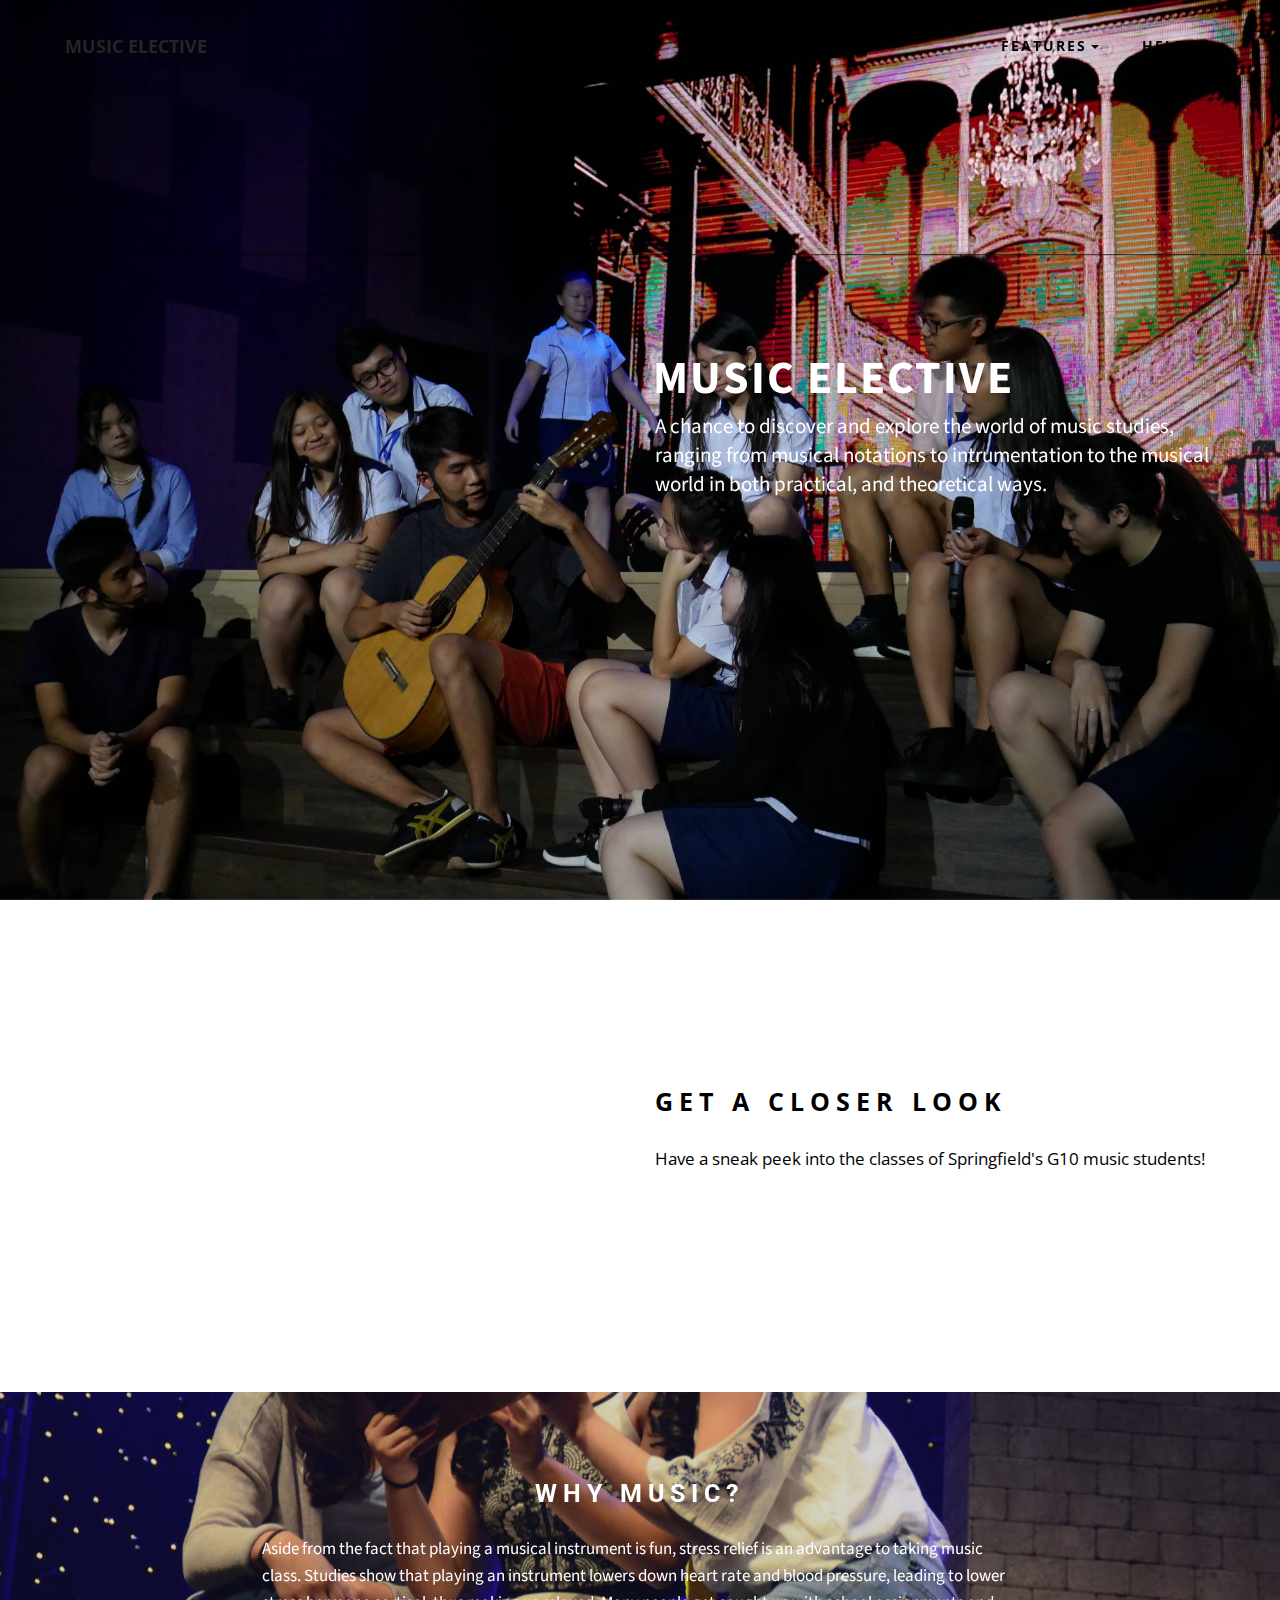
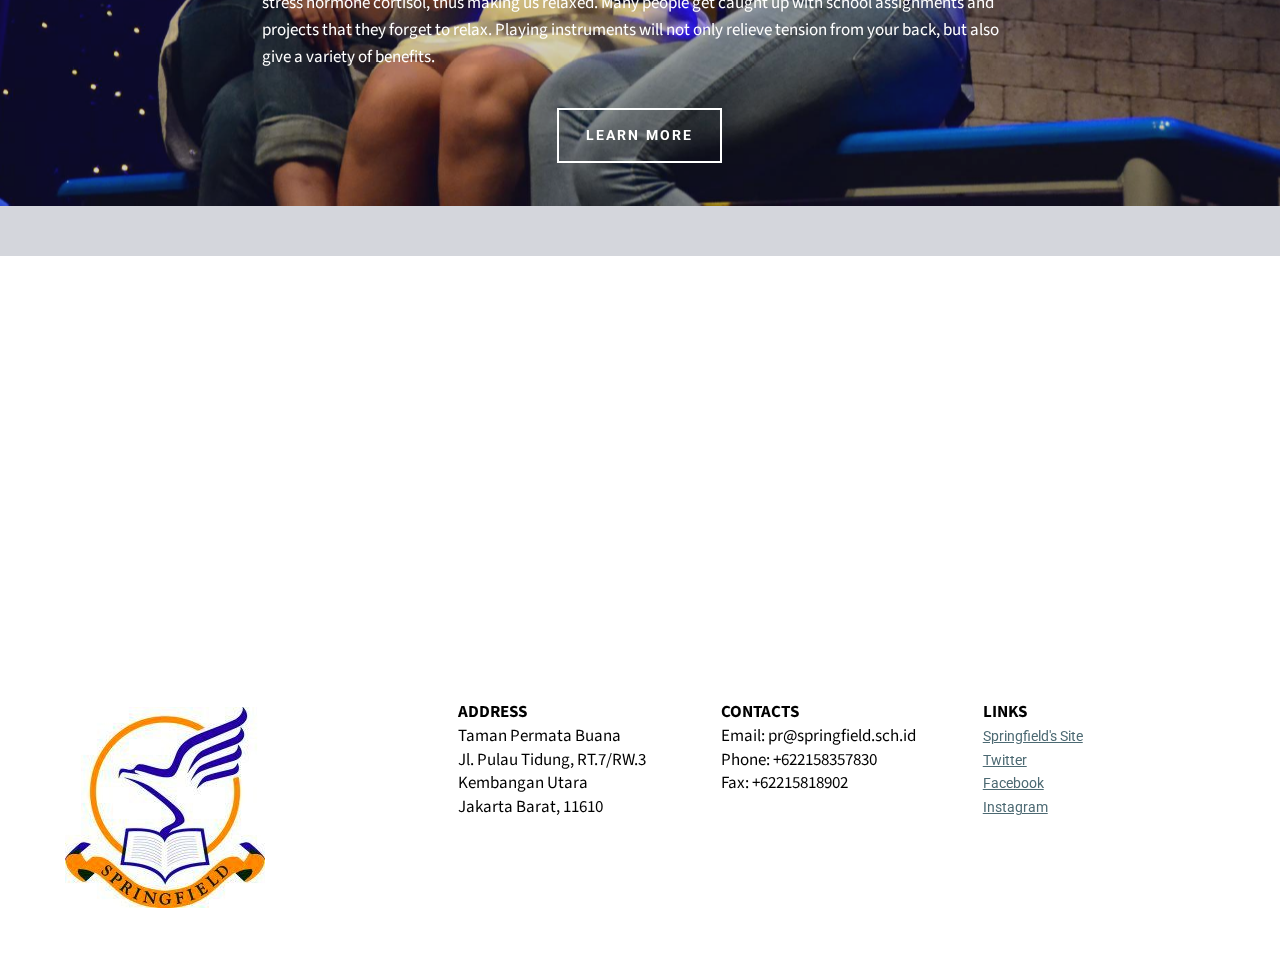
==== index.html @ 711997b0 "create github pages" ====
<!DOCTYPE html>
<html >
<head>
  <!-- Site made with Mobirise Website Builder v4.6.5, https://mobirise.com -->
  <meta charset="UTF-8">
  <meta http-equiv="X-UA-Compatible" content="IE=edge">
  <meta name="generator" content="Mobirise v4.6.5, mobirise.com">
  <meta name="viewport" content="width=device-width, initial-scale=1, minimum-scale=1">
  <link rel="shortcut icon" href="assets/images/logo.png" type="image/x-icon">
  <meta name="description" content="">
  <title>Home</title>
  <link rel="stylesheet" href="https://fonts.googleapis.com/css?family=Roboto:700,400&subset=cyrillic,latin,greek,vietnamese">
  <link rel="stylesheet" href="assets/bootstrap/css/bootstrap.min.css">
  <link rel="stylesheet" href="assets/animate.css/animate.min.css">
  <link rel="stylesheet" href="assets/mobirise/css/style.css">
  <link rel="stylesheet" href="assets/dropdown-menu/style.css">
  <link rel="stylesheet" href="assets/mobirise/css/mbr-additional.css" type="text/css">
  
  
  
</head>
<body>
  <section id="dropdown-menu-3" data-rv-view="692">

    <nav class="navbar navbar-dropdown transparent navbar-fixed-top bg-color">

        <div class="container">

            <div class="navbar-brand">
                
                <a class="text-black" href="index.html">MUSIC ELECTIVE</a>
            </div>

            <button class="navbar-toggler pull-xs-right hidden-md-up" type="button" data-toggle="collapse" data-target="#exCollapsingNavbar">
                <div class="hamburger-icon"></div>
            </button>

            <ul class="nav-dropdown collapse pull-xs-right navbar-toggleable-sm nav navbar-nav" id="exCollapsingNavbar"><li class="nav-item dropdown"><a class="nav-link link dropdown-toggle" data-toggle="dropdown-submenu" href="https://mobirise.com/" aria-expanded="false">FEATURES</a><div class="dropdown-menu"><a class="dropdown-item" href="page2.html">About the Program</a><a class="dropdown-item" href="page1.html">About the Teacher</a><div class="dropdown"><a class="dropdown-item dropdown-toggle" data-toggle="dropdown-submenu" href="https://mobirise.com/" aria-expanded="false">Musicals</a><div class="dropdown-menu dropdown-submenu"><a class="dropdown-item" href="page3.html">Mamma Mia!</a><a class="dropdown-item" href="page4.html">Sound of Music</a></div></div><a class="dropdown-item" href="https://mobirise.com/"></a><a class="dropdown-item" href="page5.html" aria-expanded="false">Why Music?</a></div></li><li class="nav-item dropdown open"><a class="nav-link link dropdown-toggle" data-toggle="dropdown-submenu" href="https://mobirise.com/" aria-expanded="true">HELP</a><div class="dropdown-menu"><a class="dropdown-item" href="http://forums.mobirise.com/">Forum (Opinions)</a><a class="dropdown-item" href="page6.html">Contact us</a></div></li></ul>

        </div>

    </nav>

</section>

<section class="engine"><a href="https://mobirise.ws/l">html site builder</a></section><section class="mbr-box mbr-section mbr-section--relative mbr-section--fixed-size mbr-section--full-height mbr-section--bg-adapted mbr-parallax-background mbr-after-navbar" id="header4-5" data-rv-view="694" style="background-image: url(assets/images/p1000427-1999x1501.jpg);">
    <div class="mbr-box__magnet mbr-box__magnet--sm-padding mbr-box__magnet--center-left">
        
        <div class="mbr-box__container mbr-section__container container">
            <div class="mbr-box mbr-box--stretched"><div class="mbr-box__magnet mbr-box__magnet--center-left">
                <div class="row"><div class=" col-sm-6 col-sm-offset-6">
                    <div class="mbr-hero animated fadeInUp">
                        <h1 class="mbr-hero__text">MUSIC ELECTIVE</h1>
                        <p class="mbr-hero__subtext">A chance to discover and explore the world of music studies, ranging from musical notations to intrumentation to the musical world in both practical, and theoretical ways.&nbsp;</p>
                    </div>
                    
                </div></div>
            </div></div>
        </div>
        
    </div>
</section>

<section class="mbr-section mbr-section--relative" id="msg-box5-2" data-rv-view="697" style="background-color: rgb(255, 255, 255);">
    
    <div class="mbr-section__container mbr-section__container--isolated container" style="padding-top: 93px; padding-bottom: 93px;">
        <div class="row">
            <div class="mbr-box mbr-box--fixed mbr-box--adapted">
                <div class="mbr-box__magnet mbr-box__magnet--top-right mbr-section__left col-sm-6 image-size" style="width: 50%;">
                    <figure class="mbr-figure mbr-figure--adapted mbr-figure--caption-inside-bottom mbr-figure--full-width"><iframe class="mbr-embedded-video" src="https://www.youtube.com/embed/sOSTC6FM6Bw?rel=0&amp;amp;showinfo=0&amp;autoplay=0&amp;loop=0" width="1280" height="720" frameborder="0" allowfullscreen></iframe></figure>
                </div>
                <div class="mbr-box__magnet mbr-class-mbr-box__magnet--center-left col-sm-6 content-size mbr-section__right">
                    <div class="mbr-section__container mbr-section__container--middle">
                        <div class="mbr-header mbr-header--auto-align mbr-header--wysiwyg">
                            <h3 class="mbr-header__text">GET A CLOSER LOOK</h3>
                            
                        </div>
                    </div>
                    <div class="mbr-section__container mbr-section__container--middle">
                        <div class="mbr-article mbr-article--auto-align mbr-article--wysiwyg">Have a sneak peek into the classes of Springfield's G10 music students!</div>
                    </div>
                    
                </div>
                
            </div>
        </div>
    </div>
</section>

<section class="mbr-section mbr-section--relative mbr-section--fixed-size mbr-parallax-background" id="content5-6" data-rv-view="700" style="background-image: url(assets/images/dsc-9801-2000x1324.jpg);">
    <div class="mbr-overlay" style="opacity: 0.2; background-color: rgb(40, 50, 78);"></div>
    <div class="mbr-section__container container mbr-section__container--first" style="padding-top: 93px;">
        <div class="mbr-header mbr-header--wysiwyg row">
            <div class="col-sm-8 col-sm-offset-2">
                <h3 class="mbr-header__text">WHY MUSIC?</h3>
                
            </div>
        </div>
    </div>
    <div class="mbr-section__container container mbr-section__container--middle">
        <div class="row">
            <div class="mbr-article mbr-article--wysiwyg col-sm-8 col-sm-offset-2"><p>Aside from the fact that playing a musical instrument is fun, stress relief is an advantage to taking music class. Studies show that playing an instrument lowers down heart rate and blood pressure, leading to lower stress hormone cortisol, thus making us relaxed. Many people get caught up with school assignments and projects that they forget to relax. Playing instruments will not only relieve tension from your back, but also give a variety of benefits.</p></div>
        </div>
    </div>
    <div class="mbr-section__container container mbr-section__container--last" style="padding-bottom: 93px;">
        <div class="row">
            <div class="col-sm-8 col-sm-offset-2">
                <div class="mbr-buttons mbr-buttons--center btn-inverse"><a class="mbr-buttons__btn btn btn-lg btn-default" href="https://mobirise.com">LEARN MORE</a></div>
            </div>
        </div>
    </div>
</section>

<figure class="mbr-figure mbr-figure--wysiwyg mbr-figure--full-width mbr-figure--caption-outside-bottom" id="map1-7" data-rv-view="703">
    <div class="mbr-figure__map"><iframe frameborder="0" style="border:0" src="https://www.google.com/maps/embed/v1/place?key=AIzaSyA0Dx_boXQiwvdz8sJHoYeZNVTdoWONYkU&amp;q=place_id:ChIJQQ_Zy5f3aS4RY_9ETp7VRW4" allowfullscreen=""></iframe></div>
</figure>

<section class="mbr-section mbr-section--relative mbr-section--fixed-size" id="contacts1-8" data-rv-view="705" style="background-color: rgb(255, 255, 255);">
    
    <div class="mbr-section__container container">
        <div class="mbr-contacts mbr-contacts--wysiwyg row" style="padding-top: 45px; padding-bottom: 45px;">
            <div class="col-sm-4">
                <div><img src="assets/images/1-200x201.jpg" class="mbr-contacts__img mbr-contacts__img--left"></div>
            </div>
            <div class="col-sm-8">
                <div class="row">
                    <div class="col-sm-4">
                        <p class="mbr-contacts__text"><strong>ADDRESS</strong><br>
Taman Permata Buana<br>Jl. Pulau Tidung, RT.7/RW.3<br>Kembangan Utara<br>Jakarta Barat, 11610</p>
                    </div>
                    <div class="col-sm-4">
                        <p class="mbr-contacts__text"><strong>CONTACTS</strong><br>
Email: pr@springfield.sch.id<br>
Phone: +622158357830<br>
Fax: +62215818902</p>
                    </div>
                    <div class="col-sm-4"><p class="mbr-contacts__text"><strong>LINKS</strong></p><ul class="mbr-contacts__list"><li><a href="http://www.springfield.sch.id/" target="_blank" class="text-primary">Springfield's Site</a></li><li><a href="https://twitter.com/sfschooljkt" target="_blank" class="text-primary">Twitter</a></li><li><a href="https://www.facebook.com/sfsjakarta/" class="text-primary">Facebook</a></li><li><a href="https://www.instagram.com/springfield.school/" target="_blank" class="text-primary">Instagram</a></li><li><br></li><li><br></li></ul></div>
                </div>
            </div>
        </div>
    </div>
</section>


  <script src="assets/web/assets/jquery/jquery.min.js"></script>
  <script src="assets/bootstrap/js/bootstrap.min.js"></script>
  <script src="assets/smooth-scroll/smooth-scroll.js"></script>
  <script src="assets/jarallax/jarallax.js"></script>
  <script src="assets/mobirise/js/script.js"></script>
  <script src="assets/dropdown-menu/script.js"></script>
  
  
</body>
</html>
---- assets/mobirise/css/style.css ----
.is-builder .animated {
  -webkit-animation-name: none !important;
  animation-name: none !important;
}
html {
  position: relative;
  min-height: 100%;
}
.mbr-embedded-video {
  position: relative;
}
.mbr-background-video,
.mbr-background-video-preview {
  bottom: 0;
  left: 0;
  overflow: hidden;
  position: absolute;
  right: 0;
  top: 0;
}
.mbr-parallax-background,
.mbr-background {
  background-attachment: fixed !important;
  background-position: 50% 0;
  background-repeat: no-repeat;
  background-size: cover !important;
}
.mbr-hidden-scrollbar .mbr-parallax-background {
  background-size: auto 130%;
}
.mobile .mbr-parallax-background {
  background-attachment: scroll !important;
}
.mbr-background {
  background-attachment: scroll !important;
}
.mbr-navbar {
  position: relative;
  width: 100%;
}
.mbr-navbar:before {
  content: "";
  display: block;
}
.mbr-navbar__brand-link:after,
.mbr-navbar__brand-img {
  max-height: 74px;
  height: 100%;
}
.mbr-navbar:before,
.mbr-navbar__container {
  height: 98px;
}
.mbr-navbar--ss .mbr-navbar__brand-link:after,
.mbr-navbar--ss .mbr-navbar__brand-img {
  height: 74px;
}
.mbr-navbar--ss:before,
.mbr-navbar--ss .mbr-navbar__container {
  height: 98px;
}
.mbr-navbar--xs .mbr-navbar__brand-link:after,
.mbr-navbar--xs .mbr-navbar__brand-img {
  height: 32px;
}
.mbr-navbar--xs:before,
.mbr-navbar--xs .mbr-navbar__container {
  height: 56px;
}
.mbr-navbar--s .mbr-navbar__brand-link:after,
.mbr-navbar--s .mbr-navbar__brand-img {
  height: 48px;
}
.mbr-navbar--s:before,
.mbr-navbar--s .mbr-navbar__container {
  height: 72px;
}
.mbr-navbar--m .mbr-navbar__brand-link:after,
.mbr-navbar--m .mbr-navbar__brand-img {
  height: 64px;
}
.mbr-navbar--m:before,
.mbr-navbar--m .mbr-navbar__container {
  height: 88px;
}
.mbr-navbar--l .mbr-navbar__brand-link:after,
.mbr-navbar--l .mbr-navbar__brand-img {
  height: 96px;
}
.mbr-navbar--l:before,
.mbr-navbar--l .mbr-navbar__container {
  height: 120px;
}
.mbr-navbar--xl .mbr-navbar__brand-link:after,
.mbr-navbar--xl .mbr-navbar__brand-img {
  height: 128px;
}
.mbr-navbar--xl:before,
.mbr-navbar--xl .mbr-navbar__container {
  height: 152px;
}
.mbr-navbar--short .mbr-navbar__brand-link:after,
.mbr-navbar--short .mbr-navbar__brand-img {
  height: 40px;
}
.mbr-navbar--short .mbr-brand__logo .mbr-iconfont{
  font-size: 40px;
}
.mbr-navbar--short:before,
.mbr-navbar--short .mbr-navbar__container {
  height: 64px;
}
.mbr-navbar--short .mbr-navbar__container {
  padding: 12px 0;
}
@media (max-width: 767px) {
  .mbr-navbar--short .mbr-navbar__brand-link:after,
  .mbr-navbar--short .mbr-navbar__brand-img {
    height: 31px;
  }
  .mbr-navbar--short:before,
  .mbr-navbar--short .mbr-navbar__container {
    height: 45px;
  }
  .mbr-navbar--short .mbr-navbar__container {
    padding: 7px 0;
  }
}
.mbr-navbar__brand-img {
  position: relative;
}
.mbr-navbar__brand-img,
.mbr-navbar__container,
.mbr-navbar__section {
  -webkit-transition: all 300ms ease-in-out 0s;
  -o-transition: all 300ms ease-in-out 0s;
  transition: all 300ms ease-in-out 0s;
}
.mbr-navbar__section {
  background: #2c2c2c;
  height: auto;
  position: absolute;
  top: 0;
  width: 100%;
  z-index: 1000;
}
.mbr-navbar__container {
  display: table;
  padding: 12px 0;
  width: 100%;
}
.mbr-navbar__menu-box {
  display: table;
  width: 100%;
}
.mbr-navbar__menu-box--inline-left,
.mbr-navbar__menu-box--inline-center,
.mbr-navbar__menu-box--inline-right {
  display: block;
  text-align: left;
}
.mbr-navbar__menu-box--inline-center {
  text-align: center;
}
.mbr-navbar__menu-box--inline-right {
  text-align: right;
}
.mbr-navbar__column {
  display: table-cell;
  vertical-align: middle;
}
.mbr-navbar__column--xxs {
  width: 1%;
}
.mbr-navbar__column--xs {
  width: 10%;
}
.mbr-navbar__column--s {
  width: 20%;
}
.mbr-navbar__column--m {
  width: 30%;
}
.mbr-navbar__column--l {
  width: 40%;
}
.mbr-navbar__column--xl {
  width: 50%;
}
.mbr-navbar__menu-box--inline-left .mbr-navbar__column,
.mbr-navbar__menu-box--inline-center .mbr-navbar__column,
.mbr-navbar__menu-box--inline-right .mbr-navbar__column {
  display: inline-block;
}
.mbr-navbar__items {
  float: left;
  padding-left: 0px;
  position: relative;
  left: -20px;
}
.mbr-navbar__items--right {
  float: right;
  left: 0;
}
.float-left {
  float: left;
}
.mbr-navbar__item {
  display: block;
  float: left;
  position: relative;
}
.mbr-navbar__hamburger {
  display: none;
  margin-top: -11px;
  position: absolute;
  right: 0;
  top: 50%;
  z-index: 10000;
}
.mbr-navbar--collapsed .mbr-navbar__container {
  position: relative;
}
.mbr-navbar--collapsed .mbr-navbar__column {
  display: block;
  width: 100%;
}
.mbr-navbar--collapsed .mbr-navbar__items--right {
  padding-top: 13px;
}
.mbr-navbar--collapsed .mbr-navbar__menu {
  background: rgba(0, 0, 0, 0.9);
  display: none;
  height: 100%;
  left: 0;
  position: fixed;
  top: 0;
  width: 100%;
  z-index: 9999;
}
.mbr-navbar--collapsed .mbr-navbar__menu-box {
  display: table-cell;
  vertical-align: middle;
}
.mbr-navbar--collapsed .mbr-navbar__items {
  float: none;
}
.mbr-navbar--collapsed .mbr-navbar__item {
  float: none;
}
.mbr-navbar--collapsed .mbr-navbar__hamburger {
  display: block;
}
.mbr-navbar--collapsed.mbr-navbar--open .mbr-navbar__menu {
  display: table;
}
.mbr-navbar--collapsed.mbr-navbar--open:not(.mbr-navbar--sticky) .mbr-navbar__section {
  background: none;
  position: fixed;
}
.mbr-navbar--collapsed.mbr-navbar--open .mbr-navbar__brand {
  visibility: hidden;
}
.mbr-navbar--collapsed.mbr-navbar--sticky.mbr-navbar--open .mbr-navbar__brand {
  visibility: visible;
}
.mbr-navbar--collapsed.mbr-navbar--open .mbr-navbar__brand-img,
.mbr-navbar--collapsed.mbr-navbar--open .mbr-navbar__container {
  -webkit-transition: none;
  -o-transition: none;
  transition: none;
}
.mbr-navbar--freeze.mbr-navbar--collapsed.mbr-navbar--open .mbr-navbar__hamburger,
.mbr-navbar--freeze.mbr-navbar--collapsed.mbr-navbar--open .mbr-navbar__hamburger:hover {
  color: #fff !important;
}
.mbr-navbar--sticky .mbr-navbar__section {
  position: fixed;
}
.mbr-navbar--absolute {
  position: absolute;
}
/* fix for popup menu conflict */
@media (max-width: 480px) {
  .mbr-navbar--absolute.mbr-navbar[id^=menu-] {
    position: absolute;
  }
}
.mbr-navbar--transparent .mbr-navbar__section {
  background: none;
}
.mbr-navbar--stuck .mbr-navbar__section,
.mbr-navbar--relative .mbr-navbar__section {
  background: #2c2c2c;
}
@media (max-width: 991px) {
  .mbr-navbar--auto-collapse .mbr-navbar__container {
    position: relative;
  }
  .mbr-navbar--auto-collapse .mbr-navbar__column {
    display: block;
    width: 100%;
  }
  .mbr-navbar__column {
    max-height: 100vh;
    overflow-x: hidden;
    overflow-y:auto;
  }
  .mbr-navbar__column::-webkit-scrollbar {
    display:none;
  }
  .mbr-navbar--auto-collapse .mbr-navbar__items--right {
    padding-top: 13px;
  }
  .mbr-navbar--auto-collapse .mbr-navbar__menu {
    background: rgba(0, 0, 0, 0.9);
    display: none;
    height: 100%;
    left: 0;
    position: fixed;
    top: 0;
    width: 100%;
    z-index: 9999;
  }
  .mbr-navbar--auto-collapse .mbr-navbar__menu-box {
    display: table-cell;
    vertical-align: middle;
  }
  .mbr-navbar--auto-collapse .mbr-navbar__items {
    float: none;
  }
  .mbr-navbar--auto-collapse .mbr-navbar__item {
    float: none;
  }
  .mbr-navbar--auto-collapse .mbr-navbar__hamburger {
    display: block;
  }
  .mbr-navbar--auto-collapse.mbr-navbar--open .mbr-navbar__menu {
    display: table;
  }
  .mbr-navbar--auto-collapse.mbr-navbar--open:not(.mbr-navbar--sticky) .mbr-navbar__section {
    background: none;
    position: fixed;
  }
  .mbr-navbar--auto-collapse.mbr-navbar--open .mbr-navbar__brand {
    visibility: hidden;
  }
  .mbr-navbar--auto-collapse.mbr-navbar--sticky.mbr-navbar--open .mbr-navbar__brand {
    visibility: visible;
  }
  .mbr-navbar--auto-collapse.mbr-navbar--open .mbr-navbar__brand-img,
  .mbr-navbar--auto-collapse.mbr-navbar--open .mbr-navbar__container {
    -webkit-transition: none;
    -o-transition: none;
    transition: none;
  }
}
.mbr-after-navbar:before {
  content: "";
  display: block;
  height: 98px;
}
.mbr-hamburger {
  cursor: pointer;
  height: 23px;
  width: 30px;
}
.mbr-hamburger:focus {
  outline: none;
}
.mbr-hamburger__line,
.mbr-hamburger__line:before,
.mbr-hamburger__line:after {
  content: "";
  position: absolute;
  display: block;
  height: 1px;
  cursor: pointer;
}
.mbr-hamburger__line,
.mbr-hamburger__line:before,
.mbr-hamburger__line:after {
  width: 30px;
  border-bottom: 5px solid;
  top: 9px;
}
.mbr-hamburger__line:before {
  top: -9px;
}
.mbr-hamburger__line:after {
  top: 9px;
}
.mbr-hamburger__line,
.mbr-hamburger__line:before,
.mbr-hamburger__line:after {
  -webkit-transition: all 300ms ease-in-out;
  transition: all 300ms ease-in-out;
}
.mbr-hamburger--open .mbr-hamburger__line {
  border-color: transparent;
}
.mbr-hamburger--open .mbr-hamburger__line:before,
.mbr-hamburger--open .mbr-hamburger__line:after {
  top: 0;
}
.mbr-hamburger--open .mbr-hamburger__line:before {
  -ms-transform: rotate(45deg);
  -webkit-transform: rotate(45deg);
  transform: rotate(45deg);
}
.mbr-hamburger--open .mbr-hamburger__line:after {
  top: 10px;
  -ms-transform: translatey(-10px) rotate(-45deg);
  -webkit-transform: translatey(-10px) rotate(-45deg);
  transform: translatey(-10px) rotate(-45deg);
}
@media (max-width: 767px) {
  .mbr-hamburger {
    height: 23px;
    width: 27px;
  }
  .mbr-hamburger__line,
  .mbr-hamburger__line:before,
  .mbr-hamburger__line:after {
    width: 27px;
    border-bottom: 4px solid;
    top: 9px;
  }
  .mbr-hamburger__line:before {
    top: -9px;
  }
  .mbr-hamburger__line:after {
    top: 9px;
  }
}

.navbar-dropdown .hamburger-icon {
  content: "";
  width: 16px;
  -webkit-box-shadow: 0 -6px 0 1px,0 0 0 1px,0 6px 0 1px;
  -moz-box-shadow: 0 -6px 0 1px,0 0 0 1px,0 6px 0 1px;
  box-shadow: 0 -6px 0 1px,0 0 0 1px,0 6px 0 1px;
}

.mbr-brand {
  display: block;
  float: left;
  position: relative;
}
.mbr-brand,
.mbr-brand:hover {
  text-decoration: none;
}
.mbr-brand__name {
  display: block;
  font-weight: bold;
  margin-top: 5px;
  text-align: center;
}
.mbr-brand__name,
.mbr-brand__name:hover {
  text-decoration: none;
}
.mbr-brand--inline {
  display: table;
}
.mbr-brand--inline:after {
  content: "";
  display: table-cell;
  width: 1px;
}
.mbr-brand--inline .mbr-brand__logo,
.mbr-brand--inline .mbr-brand__name {
  display: table-cell;
  vertical-align: middle;
}
.mbr-brand--inline .mbr-brand__logo {
  padding-right: 10px;
}
.mbr-brand--inline .mbr-brand__name {
  margin: 0;
  text-align: left;
}
.mbr-form {
  display: table;
  margin-top: -13px;
  position: relative;
  top: 14px;
  width: 100%;
}
.mbr-form__left,
.mbr-form__right {
  display: table-cell;
  vertical-align: top;
}
.mbr-form__left {
  padding-right: 3px;
}
.mbr-form__right {
  width: 1px;
}
@media (max-width: 530px) {
  .mbr-form {
    display: block;
    margin-top: -27px;
    position: relative;
    top: 26px;
  }
  .mbr-form__left,
  .mbr-form__right {
    display: block;
  }
  .mbr-form__left {
    margin-bottom: 12px;
    padding-right: 0;
  }
  .mbr-form__right {
    width: 100%;
  }
}
.mbr-section {
  padding: 0 20px;
}
.mbr-section--no-padding {
  padding: 0;
}
.mbr-section--relative {
  position: relative;
}
.mbr-section--fixed-size {
  overflow: hidden;
}
.mbr-section--full-height {
  height: 100vh;
}
.mbr-section--full-height.mbr-after-navbar:before {
  display: none;
}
.mbr-section--bg-adapted {
  background-attachment: scroll;
  background-position: 50% 0;
  background-repeat: no-repeat;
  background-size: cover;
}
.mbr-section--gray {
  background-color: #444444;
}
.mbr-section--light-gray {
  background-color: #f0f0f0;
}
.mbr-section--dark-gray {
  background-color: #3c3c3c;
}
.mbr-section__container {
  padding: 0;
  position: relative;
  z-index: 3;
}
.mbr-section__container--center {
  text-align: center;
}
.mbr-section__container--std-padding {
  padding: 93px 0;
}
.mbr-section__container--std-top-padding {
  padding-top: 93px;
}
.mbr-section__container--std-bot-padding {
  padding-bottom: 93px;
}
.mbr-section__container--sm-padding {
  padding: 41px 0;
}
.mbr-section__container--sm-top-padding {
  padding-top: 41px;
}
.mbr-section__container--sm-bot-padding {
  padding-bottom: 41px;
}
.mbr-section__container--isolated {
  padding-bottom: 93px;
  padding-top: 93px;
}
.mbr-section__container--first {
  padding-top: 93px;
  padding-bottom: 41px;
}
.mbr-section__container--middle {
  padding-bottom: 41px;
}
.mbr-section__container--last {
  padding-bottom: 93px;
}
.mbr-section__row {
  margin-left: -24px;
  margin-right: -24px;
}
.mbr-section__col {
  overflow: hidden;
  padding-left: 24px;
  padding-right: 24px;
}
.mbr-section__left {
  padding-right: 40px;
}
.mbr-section__right {
  padding-left: 15px;
}
.mbr-section__header {
  line-height: 1.5em;
  margin: -10px 0 0;
  text-align: center;
}
@media (min-width: 768px) {
  .mbr-section--short-paddings .mbr-section__container--std-padding {
    padding: 59px 0;
  }
  .mbr-section--short-paddings .mbr-section__container--std-top-padding {
    padding-top: 59px;
  }
  .mbr-section--short-paddings .mbr-section__container--std-bot-padding {
    padding-bottom: 59px;
  }
  .mbr-section--short-paddings .mbr-section__container--sm-padding {
    padding: 41px 0;
  }
  .mbr-section--short-paddings .mbr-section__container--sm-top-padding {
    padding-top: 41px;
  }
  .mbr-section--short-paddings .mbr-section__container--sm-bot-padding {
    padding-bottom: 41px;
  }
  .mbr-section--short-paddings .mbr-section__container--isolated {
    padding-bottom: 59px;
    padding-top: 59px;
  }
  .mbr-section--short-paddings .mbr-section__container--first {
    padding-top: 59px;
    padding-bottom: 41px;
  }
  .mbr-section--short-paddings .mbr-section__container--middle {
    padding-bottom: 41px;
  }
  .mbr-section--short-paddings .mbr-section__container--last {
    padding-bottom: 59px;
  }
}
@media (max-width: 767px) {
  .mbr-section__left {
    padding-right: 15px;
  }
  .mbr-section__right {
    padding-left: 15px;
    padding-top: 51px;
  }
}
.mbr-arrow {
  bottom: 71px;
  left: 0;
  line-height: 1px;
  padding: 0 20px;
  position: absolute;
  width: 100%;
  z-index: 3;
}
.mbr-arrow__link {
  display: inline-block;
  font-size: 26px;
}
.mbr-arrow__link,
.mbr-arrow__link:hover,
.mbr-arrow__link:focus {
  color: #fff;
}
.mbr-arrow--floating .mbr-arrow__link {
  -webkit-animation: floating-arrow 1.6s infinite ease-in-out 0s;
  -o-animation: floating-arrow 1.6s infinite ease-in-out 0s;
  animation: floating-arrow 1.6s infinite ease-in-out 0s;
}
@-webkit-keyframes floating-arrow {
  from {
    -webkit-transform: translateY(0);
    transform: translateY(0);
  }
  65% {
    -webkit-transform: translateY(11px);
    transform: translateY(11px);
  }
  to {
    -webkit-transform: translateY(0);
    transform: translateY(0);
  }
}
@-o-keyframes floating-arrow {
  from {
    -webkit-transform: translateY(0);
    transform: translateY(0);
  }
  65% {
    -webkit-transform: translateY(11px);
    transform: translateY(11px);
  }
  to {
    -webkit-transform: translateY(0);
    transform: translateY(0);
  }
}
@keyframes floating-arrow {
  from {
    -webkit-transform: translateY(0);
    transform: translateY(0);
  }
  65% {
    -webkit-transform: translateY(11px);
    transform: translateY(11px);
  }
  to {
    -webkit-transform: translateY(0);
    transform: translateY(0);
  }
}
.mbr-arrow--dark .mbr-arrow__link,
.mbr-arrow--dark .mbr-arrow__link:hover,
.mbr-arrow--dark .mbr-arrow__link:focus {
  color: #252525;
}
@media (max-width: 767px) {
  .mbr-arrow {
    bottom: 41px;
  }
}
@media (max-width: 320px) {
  .mbr-arrow {
    bottom: 21px;
    text-align: center;
  }
}
@media all and (device-width: 320px) and (device-height: 568px) and (orientation: portrait) {
  .mbr-arrow {
    bottom: 31px;
  }
}
.mbr-box {
  display: table;
  width: 100%;
}
.mbr-box--fixed {
  table-layout: fixed;
}
.mbr-box--stretched {
  height: 100%;
}
.mbr-box__magnet {
  display: table-cell;
  float: none;
  height: 100%;
  margin-bottom: 0;
  margin-top: 0;
  text-align: center;
  vertical-align: middle;
}
.mbr-box__magnet--sm-padding {
  padding: 41px 0;
}
.mbr-box__magnet--top-left,
.mbr-box__magnet--top-center,
.mbr-box__magnet--top-right {
  vertical-align: top;
}
.mbr-box__magnet--bottom-left,
.mbr-box__magnet--bottom-center,
.mbr-box__magnet--bottom-right {
  vertical-align: bottom;
}
.mbr-box__magnet--top-left,
.mbr-box__magnet--center-left,
.mbr-box__magnet--bottom-left {
  text-align: left;
}
.mbr-box__magnet--top-right,
.mbr-box__magnet--center-right,
.mbr-box__magnet--bottom-right {
  text-align: right;
}
.mbr-box__container {
  height: 50%;
}
@media (max-width: 767px) {
  .mbr-box__container {
    height: 100%;
  }
  .mbr-box--adapted {
    display: block;
  }
  .mbr-box--adapted > .mbr-box__magnet {
    display: block;
    height: auto;
  }
}
.mbr-overlay {
  background: #222;
  bottom: 0;
  left: 0;
  position: absolute;
  right: 0;
  top: 0;
  z-index: 2;
}
.mbr-google-map__marker {
  color: #252525;
  display: none;
  margin: 0;
}
.mbr-google-map--loaded .mbr-google-map__marker {
  display: block;
}
.mbr-hero {
  color: #fff;
  position: relative;
}
.mbr-hero__text {
  font-size: 46px;
  font-weight: bold;
  left: -2px;
  letter-spacing: 2px;
  line-height: 50px;
  margin: -18px 0 1px 0;
  padding-bottom: 41px;
  position: relative;
  top: 8px;
}
.mbr-hero__subtext {
  font-size: 21px;
  line-height: 29px;
  margin: -32px 0 3px 0;
  padding: 0 0 41px 0;
  position: relative;
  top: 6px;
}
.mbr-figure {
  display: inline-block;
  /*line-height: 1px;*/
  margin: 0;
  max-width: 100%;
  overflow: hidden;
  position: relative;
}
.mbr-figure--no-bg {
  background: none;
}
.mbr-figure--full-width {
  display: block;
  width: 100%;
}
.mbr-figure.mbr-after-navbar:before {
  display: none;
}
.mbr-figure--full-width iframe,
.mbr-figure--full-width .mbr-figure__img,
.mbr-figure--full-width .mbr-figure__map {
  width: 100%;
}
.mbr-figure iframe,
.mbr-figure__img,
.mbr-figure__map {
  max-width: 100%;
}
@-webkit-keyframes mapCircleLoading {
  from {
    -webkit-transform: rotate(0deg);
  }
  to {
    -webkit-transform: rotate(359deg);
  }
}
@keyframes mapCircleLoading {
  from {
    transform: rotate(0deg);
  }
  to {
    transform: rotate(359deg);
  }
}
.mbr-figure__map {
  height: 400px;
  position: relative;
}
.mbr-figure__map--short {
  height: 300px;
}
.mbr-figure__map iframe {
  height: 100%;
  width: 100%;
}
.mbr-figure__map [data-state-details] {
  color: #6b6763;
  font-family: "Roboto", Helvetica, Arial, sans-serif;
  height: 1.5em;
  margin-top: -0.75em;
  padding-left: 20px;
  padding-right: 20px;
  position: absolute;
  text-align: center;
  top: 50%;
  width: 100%;
}
.mbr-figure__map[data-state] {
  background: #e9e5dc;
}
.mbr-figure__map[data-state="loading"] [data-state-details] {
  display: none;
}
.mbr-figure__map[data-state="loading"]::after {
  content: "";
  -webkit-animation: mapCircleLoading .6s infinite linear;
  animation: mapCircleLoading .6s infinite linear;
  border-radius: 50%;
  border: 6px rgba(255, 255, 255, 0.35) solid;
  border-top-color: #fff;
  height: 40px;
  left: 50%;
  margin-left: -20px;
  margin-top: -20px;
  position: absolute;
  top: 50%;
  width: 40px;
}
.mbr-figure__caption {
  background: rgba(0, 0, 0, 0.5);
  bottom: 0;
  color: #fff;
  display: block;
  font-size: 17px;
  left: 0;
  line-height: 1.3em;
  min-height: 53px;
  padding: 17px 20px;
  position: absolute;
  text-align: left;
  width: 100%;
}
.mbr-figure__caption--no-padding {
  padding: 17px 0;
}
.mbr-figure--wysiwyg .mbr-figure__caption a,
.mbr-figure--wysiwyg .mbr-figure__caption a:hover {
  color: inherit;
  text-decoration: underline;
}
.mbr-figure--caption-inside-top .mbr-figure__caption {
  bottom: auto;
  top: 0;
}
.mbr-figure--caption-outside-top .mbr-figure__caption,
.mbr-figure--caption-outside-bottom .mbr-figure__caption {
  background: none;
  position: relative;
}
.mbr-figure--no-bg.mbr-figure--caption-outside-top .mbr-figure__caption,
.mbr-figure--no-bg.mbr-figure--caption-outside-bottom .mbr-figure__caption {
  color: #252525;
}
.mbr-figure--no-bg.mbr-figure--caption-outside-top .mbr-figure__caption {
  margin-top: -3px;
  padding-top: 0;
}
.mbr-figure--no-bg.mbr-figure--caption-outside-bottom .mbr-figure__caption {
  margin-top: -2px;
  padding-bottom: 0;
  top: 2px;
}
.mbr-figure__caption--std-grid {
  background: none;
  z-index: 2;
  overflow: hidden;
}
.mbr-figure__caption--std-grid:before {
  bottom: 0;
  content: "";
  position: absolute;
  top: 0;
  width: 200%;
  z-index: -1;
  margin-left: -50%;
}
.mbr-figure--caption-inside-top .mbr-figure__caption--std-grid:before,
.mbr-figure--caption-inside-bottom .mbr-figure__caption--std-grid:before {
  background: rgba(0, 0, 0, 0.6);
}
.mbr-figure__caption-small {
  color: #ccc;
  display: block;
  font-size: 14px;
  line-height: 1.3em;
}
.mbr-figure--no-bg.mbr-figure--caption-outside-top .mbr-figure__caption-small,
.mbr-figure--no-bg.mbr-figure--caption-outside-bottom .mbr-figure__caption-small {
  color: #777;
}
@media (max-width: 767px) {
  .mbr-figure--adapted {
    display: block;
    width: 100%;
  }
  .mbr-figure--adapted iframe,
  .mbr-figure--adapted .mbr-figure__img,
  .mbr-figure--adapted .mbr-figure__map {
    width: 100%;
  }
  .mbr-figure--caption-inside-top .mbr-figure__caption,
  .mbr-figure--caption-inside-bottom .mbr-figure__caption {
    background: none;
    position: relative;
  }
  .mbr-figure--caption-inside-top .mbr-figure__caption--std-grid:before,
  .mbr-figure--caption-inside-bottom .mbr-figure__caption--std-grid:before {
    display: none;
  }
}
.mbr-reviews {
  list-style: none;
  margin: 0 -15px;
  padding: 3px 0 0 0;
}
.mbr-reviews__item {
  position: relative;
  margin-top: 39px;
}
.mbr-reviews__text {
  background: #fafafa;
  border-radius: 3px;
  border: 1px solid #ededed;
  color: #777;
  font-size: 16px;
  line-height: 26px;
  padding: 20px;
  position: relative;
}
.mbr-reviews__text:before {
  -webkit-transform: rotate(45deg);
  -ms-transform: rotate(45deg);
  -o-transform: rotate(45deg);
  transform: rotate(45deg);
  width: 14px;
  height: 14px;
  background-color: #fafafa;
  border-color: #ededed;
  border-style: none solid solid none;
  border-width: 0 1px 1px 0;
  bottom: -8px;
  content: "";
  display: block;
  left: 50px;
  position: absolute;
}
.mbr-reviews__p {
  margin: 0;
}
.mbr-reviews__author {
  margin-top: 30px;
  padding-left: 102px;
  position: relative;
}
.mbr-reviews__author--short {
  margin-top: 27px;
  padding-left: 32px;
}
.mbr-reviews__author-img {
  width: 50px;
  height: 50px;
  border-radius: 50%;
  left: 33px;
  position: absolute;
  top: 0;
}
.mbr-reviews__author-name {
  color: #777;
  font-size: 14px;
  font-weight: bold;
  position: relative;
  top: -3px;
}
.mbr-reviews__author-bio {
  color: #999;
  font-size: 12px;
}
@media (max-width: 767px) {
  .mbr-reviews__author {
    padding-bottom: 32px;
  }
  .mbr-reviews__author--short {
    padding-bottom: 1px;
  }
}
@media (min-width: 768px) and (max-width: 991px) {
  .mbr-reviews__item:nth-of-type(2n+1) {
    clear: left;
  }
}
@media (min-width: 992px) {
  .mbr-reviews__item:nth-of-type(3n+1) {
    clear: left;
  }
}
@media (max-width: 991px) {
  .mbr-header--reduce .mbr-header__text {
    padding-top: 1em;
    margin-top: -1em;
  }
}
.mbr-header {
  margin-top: -20px;
  padding: 0;
  position: relative;
  text-align: left;
  top: 10px;
}
.mbr-header--std-padding {
  padding-bottom: 41px;
}
.mbr-header--center {
  text-align: center;
}
.mbr-header__text {
  display: block;
  font-size: 25px;
  font-weight: bold;
  letter-spacing: 6px;
  line-height: 1.5em;
  margin: 0;
}
.mbr-header__subtext {
  color: #777;
  font-size: 14px;
  font-style: italic;
  letter-spacing: 1px;
  margin: 8px 0 7px 0;
}
.mbr-header--inline {
  margin-top: 0;
  padding: 41px 0 28px 0;
  top: 0;
}
.mbr-header--inline .mbr-header__text {
  letter-spacing: 4px;
  line-height: 1em;
  margin: 15px 0 0 0;
}
@media (max-width: 767px) {
  .mbr-header--inline {
    padding: 47px 0 38px 0;
  }
  .mbr-header--inline .mbr-header__text {
    display: block;
    margin: 0 0 38px 0;
  }
  .mbr-header--auto-align .mbr-header__text,
  .mbr-header--auto-align .mbr-header__subtext {
    left: 0;
    text-align: center !important;
  }
}
@media (min-width: 768px) {
  .mbr-header--reduce {
    margin-top: -5px;
    top: 2px;
  }
  .mbr-header--reduce .mbr-header__text {
    font-size: 16px;
    letter-spacing: 1px;
    line-height: 1.1em;
    padding-top: 0.4em;
    margin-top: -0.4em;
  }
}
.mbr-social-icons__icon {
  -webkit-transition: all 0.2s ease-in-out 0s;
  -o-transition: all 0.2s ease-in-out 0s;
  transition: all 0.2s ease-in-out 0s;
  color: #fff;
  cursor: pointer;
  display: inline-block;
  font-size: 29px;
  height: 56px;
  line-height: 61px;
  margin: 0 10px 13px 0;
  position: relative;
  text-align: center;
  width: 56px;
}
.mbr-social-icons__icon:hover {
  color: #fff;
}
.mbr-social-icons--style-1 .mbr-social-icons__icon:hover {
  background: #252525 !important;
}
.mbr-contacts {
  color: #9c9c9c;
  font-size: 14px;
  line-height: 1.7em;
  padding: 45px 0 46px;
}
.mbr-contacts__img {
  max-width: 100%;
  margin: 6px 0 5px 40px;
}
.mbr-contacts__img--left {
  margin-left: 0;
}
.mbr-contacts__text {
  margin: 0;
}
.mbr-contacts__header {
  color: #fff;
  font-size: 14px;
  letter-spacing: 1px;
  margin-bottom: 20px;
  margin-top: 3px;
}
.mbr-contacts__list {
  list-style: none;
  margin: 0;
  padding: 0;
}
@media (max-width: 767px) {
  .mbr-contacts__img {
    margin-bottom: 10px;
  }
  .mbr-contacts__header {
    margin-top: 20px;
    margin-bottom: 10px;
  }
  .mbr-contacts__column {
    margin-top: 37px;
  }
}
.mbr-footer {
  color: #9c9c9c;
  font-size: 13px;
  letter-spacing: 1px;
  line-height: 1.5em;
  padding: 37px 0 39px;
  word-spacing: 1px;
}
.mbr-footer__copyright {
  margin: 0;
}
.mbr-buttons {
  margin: -26px 0 13px 0;
  position: relative;
  text-align: left;
  top: 26px;
}
.mbr-buttons__btn,
.mbr-buttons__link {
  margin: 0 10px 13px 0;
}
.mbr-buttons__btn,
.mbr-buttons__link,
.mbr-buttons__btn:hover,
.mbr-buttons__link:hover {
  text-decoration: none;
}
.mbr-buttons--top {
  top: 44px;
  margin-top: -62px;
}
.mbr-buttons--no-offset {
  margin-top: 0;
  top: 0;
}
.mbr-buttons--only-links {
  left: -20px;
}
.mbr-buttons--center {
  left: 5px;
  text-align: center;
}
.mbr-buttons--center.mbr-buttons--only-links {
  left: 0;
}
.mbr-buttons--right {
  text-align: right;
}
.mbr-buttons--right .mbr-buttons__btn,
.mbr-buttons--right .mbr-buttons__link {
  margin: 0 0 13px 10px;
}
.mbr-buttons--right.mbr-buttons--only-links {
  left: 20px;
}
.mbr-buttons--activated {
  left: 5px;
  text-align: center;
}
.mbr-buttons--activated .mbr-buttons__btn,
.mbr-buttons--activated .mbr-buttons__link {
  margin-left: 0;
  margin-right: 0;
}
.mbr-buttons--activated .mbr-buttons__link {
  font-size: 25px;
  padding: 10px 30px 2px;
}
.mbr-buttons--activated .mbr-buttons__btn {
  font-size: 15px;
  margin-top: 9px;
  padding: 15px 30px;
}
.mbr-buttons--freeze.mbr-buttons--activated .mbr-buttons__link {
  font-size: 25px !important;
}
.mbr-buttons--freeze.mbr-buttons--activated .mbr-buttons__link,
.mbr-buttons--freeze.mbr-buttons--activated .mbr-buttons__link:hover {
  color: #fff !important;
}
.mbr-buttons--freeze.mbr-buttons--activated .mbr-buttons__btn {
  font-size: 15px !important;
}
@media (max-width: 991px) {
  .mbr-buttons {
    top: 0;
  }
  form:not(.mbr-form) .mbr-buttons {
    top: 26px;
  }
  .mbr-buttons:first-child {
    margin-top: 0;
  }
  .mbr-buttons--active {
    left: 5px;
    text-align: center;
  }
  .mbr-buttons--active .mbr-buttons__btn,
  .mbr-buttons--active .mbr-buttons__link {
    margin-left: 0;
    margin-right: 0;
  }
  .mbr-buttons--right.mbr-buttons--only-links {
    left: 0;
  }
  .mbr-buttons--active .mbr-buttons__link {
    font-size: 25px;
    padding: 10px 30px 2px;
  }
  .mbr-buttons--active .mbr-buttons__btn {
    font-size: 15px;
    margin-top: 9px;
    padding: 15px 30px;
  }
  .mbr-buttons--freeze.mbr-buttons--active .mbr-buttons__link {
    font-size: 25px !important;
  }
  .mbr-buttons--freeze.mbr-buttons--active .mbr-buttons__link,
  .mbr-buttons--freeze.mbr-buttons--active .mbr-buttons__link:hover {
    color: #fff !important;
  }
  .mbr-buttons--freeze.mbr-buttons--active .mbr-buttons__btn {
    font-size: 15px !important;
  }
}
@media (max-width: 767px) {
  .mbr-buttons--auto-align {
    left: 5px;
    margin-top: -26px;
    text-align: center;
    top: 26px;
  }
  .mbr-buttons--auto-align.mbr-buttons--only-links {
    left: 0;
  }
}
@media (max-width: 530px) {
  .mbr-buttons {
    left: 0;
  }
  .mbr-buttons__btn,
  .mbr-buttons__link,
  .mbr-buttons--right .mbr-buttons__btn,
  .mbr-buttons--right .mbr-buttons__link {
    display: inline-block;
    margin: 0 0 13px 0;
    text-align: center;
    width: 100%;
  }
  .mbr-buttons--activated .mbr-buttons__btn,
  .mbr-buttons--activated .mbr-buttons__link,
  .mbr-buttons--active .mbr-buttons__btn,
  .mbr-buttons--active .mbr-buttons__link {
    width: auto;
  }
  .mbr-buttons--activated .mbr-buttons__btn,
  .mbr-buttons--active .mbr-buttons__btn {
    margin-top: 9px;
  }
}
.mbr-article {
  color: #777;
  font-size: 17px;
  line-height: 27px;
  text-align: left;
  position: relative;
  margin-top: -21px;
  top: 14px;
}
.mbr-article--wysiwyg h1,
.mbr-article--wysiwyg h2,
.mbr-article--wysiwyg h3,
.mbr-article--wysiwyg h4,
.mbr-article--wysiwyg h5,
.mbr-article--wysiwyg h6 {
  color: #252525;
  display: block;
  font-weight: bold;
  line-height: 1.3em;
  text-align: left;
}
.mbr-article--wysiwyg h1 {
  font-size: 27px;
  letter-spacing: 3px;
}
.mbr-article--wysiwyg h2 {
  font-size: 23px;
  letter-spacing: 2px;
}
.mbr-article--wysiwyg h3 {
  font-size: 19px;
  letter-spacing: 1px;
}
.mbr-article--wysiwyg h4 {
  font-size: 14px;
}
.mbr-article--wysiwyg h5 {
  font-size: 11px;
}
.mbr-article--wysiwyg h6 {
  font-size: 10px;
}
.mbr-article--wysiwyg p,
.mbr-article--wysiwyg ul,
.mbr-article--wysiwyg ol,
.mbr-article--wysiwyg blockquote {
  margin: 0 0 10px 0;
}
.mbr-article--wysiwyg blockquote {
  font-size: 17px;
  border-color: #f97352;
}
@media (max-width: 767px) {
  .mbr-article--auto-align.mbr-article--wysiwyg p,
  .mbr-article--auto-align {
    text-align: left !important;
  }
}
.social-likes__counter {
  -webkit-transition: all 0.2s ease-in-out 0s;
  -o-transition: all 0.2s ease-in-out 0s;
  transition: all 0.2s ease-in-out 0s;
  background: #3c3c3c;
  border-radius: 23px;
  font-size: 12px;
  height: 23px;
  line-height: 24px;
  min-width: 23px;
  padding: 0 5px;
  position: absolute;
  right: -7px;
  text-align: center;
  top: -7px;
}
.social-likes__counter_empty {
  display: none;
}
.social-likes_style-1 .social-likes__icon:hover {
  background: #252525 !important;
}
.social-likes_style-1 .social-likes__icon:hover .social-likes__counter {
  background: #f97352;
}
.social-likes_style-2 .social-likes__icon {
  background: #252525;
}
.social-likes_style-2 .social-likes__counter {
  background: #f97352;
}
.social-likes_style-2 .social-likes__icon:hover .social-likes__counter {
  background: #3c3c3c;
}
.mbr-plan {
  padding-bottom: 41px;
  padding-left: 1px;
  padding-right: 0;
  position: relative;
}
.mbr-plan--first,
.mbr-plan:first-child {
  padding-left: 0;
}
.mbr-plan--last,
.mbr-plan:last-child {
  padding-bottom: 93px;
}
.mbr-plan__box {
  background: #fff;
}
.mbr-plan__header {
  background: #444;
  overflow: hidden;
  padding: 20px 15px;
  color: #fff;
}
.mbr-plan__number {
  border-bottom: 1px dotted #ddd;
  color: #333;
  font-size: 80px;
  line-height: 0;
  margin: 0px 10px;
  padding: 41px 0;
  text-align: center;
  margin-bottom: 41px;
}
.mbr-plan__details {
  padding-bottom: 41px;
}
.mbr-plan__details ul,
.mbr-plan__list {
  list-style: none;
  margin: 0;
  padding: 0;
}
.mbr-plan__details ul {
  text-align: center;
}
.mbr-plan__details li,
.mbr-plan__item {
  line-height: 40px;
  padding: 0 15px;
}
.mbr-plan__item {
  text-align: center;
}
.mbr-plan__buttons {
  overflow: hidden;
  padding: 0 15px 41px;
}
.mbr-plan--favorite {
  margin-right: -1px;
  margin-top: -30px;
  padding-left: 0;
  top: 15px;
  z-index: 5;
}
.mbr-plan--favorite .mbr-plan__number:before {
  content: "";
  display: block;
  height: 15px;
}
.mbr-plan--favorite .mbr-plan__box {
  padding-bottom: 15px;
  box-shadow: 0px 0px 20px 5px rgba(0, 0, 0, 0.1);
}
.mbr-plan--primary .mbr-plan__header {
  background: #4c6972;
}
.mbr-plan--success .mbr-plan__header {
  background: #7ac673;
}
.mbr-plan--info .mbr-plan__header {
  background: #27aae0;
}
.mbr-plan--warning .mbr-plan__header {
  background: #faaf40;
}
.mbr-plan--danger .mbr-plan__header {
  background: #f97352;
}
@media (max-width: 767px) {
  .mbr-plan,
  .mbr-plan--first,
  .mbr-plan:first-child {
    padding-left: 15px;
    padding-right: 15px;
  }
  .mbr-plan__number {
    font-size: 79px;
  }
  .mbr-plan__details {
    font-size: 17px;
  }
  .mbr-plan--favorite {
    margin: 0;
    top: 0;
  }
}
.mbr-number {
  display: inline-block;
  margin-top: -0.12em;
}
.mbr-number__num {
  display: inline-table;
  height: 1em;
}
.mbr-number__group {
  display: table-cell;
  font-weight: bold;
  position: relative;
  vertical-align: middle;
}
.mbr-number__left {
  display: none;
  font-size: 0.34em;
  line-height: 0;
  padding: 0px 5px;
  vertical-align: super;
}
.mbr-number__right {
  display: none;
  font-size: 0.25em;
  padding: 0px 5px;
  vertical-align: middle;
  white-space: nowrap;
}
.mbr-number__caption {
  display: block;
  font-size: 0.19em;
  line-height: 1em;
  opacity: 0.5;
  padding-top: 0.5em;
  text-align: center;
}
.mbr-number--price .mbr-number__value {
  padding-right: 0.28em;
}
.mbr-number--price .mbr-number__left {
  display: inline;
}
.mbr-number--short-price .mbr-number__left,
.mbr-number--short-price .mbr-number__right {
  display: inline;
}
.mbr-number--short-price .mbr-number__caption {
  display: none;
}
.mbr-number--inverse-price .mbr-number__group {
  top: 0.1em;
}
.mbr-number--inverse-price .mbr-number__left {
  display: none;
}
.mbr-number--inverse-price .mbr-number__value {
  padding-left: 0.28em;
}
.mbr-number--inverse-price .mbr-number__right {
  display: inline;
}


/* iconfont default styling */
/* for buttons */
.mbr-iconfont.mbr-iconfont-btn,
.mbr-buttons__btn .mbr-iconfont{ /* depricated, used only for compatibility */
  padding-right: 0.3em;
  font-size: 2em;
  line-height: 0.4em;
  vertical-align: text-bottom;
  position: relative;
  top: -0.1em;
  text-decoration:none;
}

/* menu links */
.mbr-iconfont.mbr-iconfont-btn-parent,
.mbr-buttons__link .mbr-iconfont{ /* depricated, used only for compatibility */
  padding-right: 0.3em;
  font-size: 1.5em;
  position: relative;
  top: -0.2em;
  vertical-align:middle
}

/* msg-box4 */
.mbr-iconfont.mbr-iconfont-msg-box4,
.mbr-iconfont.mbr-iconfont-msg-box5{
  font-size: 357px;
  text-decoration:none;
  color:#FFFFFF;
}


/*menu logo */
.mbr-iconfont.mbr-iconfont-menu,
.mbr-iconfont.mbr-iconfont-ext__menu{
  font-size: 74px;
  text-decoration:none;
  color:#FFFFFF;
}

/* contacts1 */
.mbr-iconfont.mbr-iconfont-contacts1{
  font-size: 119px;
  text-decoration:none;
  color:#9C9C9C;
}

.mbr-iconfont.mbr-iconfont-features1{
  font-size: 250px; /* ~ image.height */
  text-decoration:none;
}

@media (max-width: 768px) {
  .image-size{
    width: 100% !important;
  }
  .content-size{
    width: 100%;
  }
}.engine {
	position: absolute;
	text-indent: -2400px;
	text-align: center;
	padding: 0;
	top: 0;
	left: -2400px;
}
---- assets/dropdown-menu/style.css ----
.navbar-dropdown .dropup,.navbar-dropdown .dropdown{position:relative}.navbar-dropdown .dropdown-toggle::after{display:inline-block;width:0;height:0;margin-right:.25rem;margin-left:.25rem;vertical-align:middle;content:"";border-top:0.3em solid;border-right:0.3em solid transparent;border-left:0.3em solid transparent}.navbar-dropdown .dropdown-toggle:focus{outline:0}.navbar-dropdown .dropup .dropdown-toggle::after{border-top:0;border-bottom:0.3em solid}.navbar-dropdown .dropdown-menu{position:absolute;top:100%;left:0;z-index:1000;display:none;float:left;min-width:160px;padding:5px 0;margin:2px 0 0;font-size:1rem;color:#373a3c;text-align:left;list-style:none;background-color:#fff;background-clip:padding-box;border:1px solid rgba(0,0,0,0.15);border-radius:0.25rem}.navbar-dropdown .dropdown-divider{height:1px;margin:0.5rem 0;overflow:hidden;background-color:#e5e5e5}.navbar-dropdown .dropdown-item{display:block;width:100%;padding:3px 20px;clear:both;font-weight:normal;line-height:1.5;color:#373a3c;text-align:inherit;white-space:nowrap;background:none;border:0}.navbar-dropdown .dropdown-item:focus,.navbar-dropdown .dropdown-item:hover{color:#2b2d2f;text-decoration:none;background-color:#f5f5f5}.navbar-dropdown .dropdown-item.active,.navbar-dropdown .dropdown-item.active:focus,.navbar-dropdown .dropdown-item.active:hover{color:#fff;text-decoration:none;background-color:#0275d8;outline:0}.navbar-dropdown .dropdown-item.disabled,.navbar-dropdown .dropdown-item.disabled:focus,.navbar-dropdown .dropdown-item.disabled:hover{color:#818a91}.navbar-dropdown .dropdown-item.disabled:focus,.navbar-dropdown .dropdown-item.disabled:hover{text-decoration:none;cursor:not-allowed;background-color:transparent;background-image:none;filter:"progid:DXImageTransform.Microsoft.gradient(enabled = false)"}.navbar-dropdown .open > .dropdown-menu{display:block}.navbar-dropdown .open > a{outline:0}.navbar-dropdown .dropdown-menu-right{right:0;left:auto}.navbar-dropdown .dropdown-menu-left{right:auto;left:0}.navbar-dropdown .dropdown-header{display:block;padding:3px 20px;font-size:0.875rem;line-height:1.5;color:#818a91;white-space:nowrap}.navbar-dropdown .dropdown-backdrop{position:fixed;top:0;right:0;bottom:0;left:0;z-index:990}.navbar-dropdown .pull-right > .dropdown-menu{right:0;left:auto}.navbar-dropdown .dropup .caret,.navbar-dropdown .navbar-fixed-bottom .dropdown .caret{content:"";border-top:0;border-bottom:0.3em solid}.navbar-dropdown .dropup .dropdown-menu,.navbar-dropdown .navbar-fixed-bottom .dropdown .dropdown-menu{top:auto;bottom:100%;margin-bottom:2px}.nav-link{display:inline-block}.nav-link:focus,.nav-link:hover{text-decoration:none}.navbar-nav .nav-item{float:left}.navbar-nav .nav-link{display:block;padding-top:.425rem;padding-bottom:.425rem}.navbar-nav .nav-link + .nav-link{margin-left:1rem}.navbar-nav .nav-item + .nav-item{margin-left:1rem}.navbar-toggler{padding:.5rem .75rem;font-size:1.25rem;line-height:1;background:none;border:1px solid transparent;border-radius:0.25rem}.navbar-toggler:focus,.navbar-toggler:hover{text-decoration:none}@media (min-width:544px){.navbar-toggleable-xs{display:block!important}}@media (min-width:768px){.navbar-toggleable-sm{display:block!important}}@media (min-width:992px){.navbar-toggleable-md{display:block!important}}.pull-xs-left{float:left!important}.pull-xs-right{float:right!important}.pull-xs-none{float:none!important}@media (min-width:544px){.pull-sm-left{float:left!important}.pull-sm-right{float:right!important}.pull-sm-none{float:none!important}}@media (min-width:768px){.pull-md-left{float:left!important}.pull-md-right{float:right!important}.pull-md-none{float:none!important}}@media (min-width:992px){.pull-lg-left{float:left!important}.pull-lg-right{float:right!important}.pull-lg-none{float:none!important}}@media (min-width:1200px){.pull-xl-left{float:left!important}.pull-xl-right{float:right!important}.pull-xl-none{float:none!important}}.hidden-xs-up{display:none!important}@media (max-width:543px){.hidden-xs-down{display:none!important}}@media (min-width:544px){.hidden-sm-up{display:none!important}}@media (max-width:767px){.hidden-sm-down{display:none!important}}@media (min-width:768px){.hidden-md-up{display:none!important}}@media (max-width:991px){.hidden-md-down{display:none!important}}@media (min-width:992px){.hidden-lg-up{display:none!important}}@media (max-width:1199px){.hidden-lg-down{display:none!important}}@media (min-width:1200px){.hidden-xl-up{display:none!important}}.hidden-xl-down{display:none!important}.navbar-dropdown-open{overflow:hidden!important}.navbar-dropdown-open .navbar-dropdown.opened{bottom:0;left:0;overflow-y:scroll;position:fixed;right:0;top:0;transition:none}.navbar-dropdown{left:0;padding-top:1.5rem;padding-bottom:1.5rem;position:absolute;right:0;top:0;transition:all 0.25s ease;z-index:1030}.navbar-dropdown .navbar-brand,.navbar-dropdown .navbar-toggler{position:relative;z-index:995}.navbar-dropdown.bg-color.transparent{background:none!important}.navbar-dropdown.navbar-fixed-top{position:fixed}.navbar-dropdown .navbar-brand{line-height:0;margin-right:1.5rem;padding:0}.navbar-dropdown .navbar-brand a{line-height:2.35rem;vertical-align:middle}.navbar-dropdown .navbar-brand a,.navbar-dropdown .navbar-brand a:hover{text-decoration:none}.navbar-dropdown .navbar-brand .navbar-logo,.navbar-dropdown .navbar-brand .navbar-logo a{line-height:0;vertical-align:baseline}.navbar-dropdown .navbar-logo{margin-right:0.5rem}.navbar-dropdown .navbar-logo img{display:inline;height:2.35rem}@media (max-width:543px){.navbar-dropdown .navbar-toggleable-xs{padding-top:0.425rem}.navbar-dropdown .navbar-toggleable-xs .btn{margin-bottom:0.425rem;margin-top:0.425rem}.navbar-dropdown .navbar-toggleable-xs .dropdown-menu{padding-bottom:0.425rem}.navbar-dropdown .navbar-toggleable-xs .dropdown-menu .dropdown-menu{padding-bottom:0}}@media (max-width:767px){.navbar-dropdown .navbar-toggleable-sm{padding-top:0.425rem}.navbar-dropdown .navbar-toggleable-sm .btn{margin-bottom:0.425rem;margin-top:0.425rem}.navbar-dropdown .navbar-toggleable-sm .dropdown-menu{padding-bottom:0.425rem}.navbar-dropdown .navbar-toggleable-sm .dropdown-menu .dropdown-menu{padding-bottom:0}}@media (max-width:991px){.navbar-dropdown .navbar-toggleable-md{padding-top:0.425rem}.navbar-dropdown .navbar-toggleable-md .btn{margin-bottom:0.425rem;margin-top:0.425rem}.navbar-dropdown .navbar-toggleable-md .dropdown-menu{padding-bottom:0.425rem}.navbar-dropdown .navbar-toggleable-md .dropdown-menu .dropdown-menu{padding-bottom:0}}@media (min-width:544px){.navbar-dropdown{border-radius:0}}.is-builder .navbar-dropdown .dropdown-toggle::after{vertical-align:baseline}.dropdown-menu.dropdown-submenu{left:100%;margin-left:-6px;margin-top:-6px;top:0}.dropdown-menu .dropdown-toggle[data-toggle="dropdown-submenu"]::after{border-bottom:0.3em solid transparent;border-left:0.3em solid;border-right:0;border-top:0.3em solid transparent;margin-left:0.3rem}.dropdown-menu .dropdown-toggle[data-toggle="dropdown-submenu"][aria-expanded="true"]{background-color:#f5f5f5}.dropdown-menu .dropdown-item:focus{outline:0}.nav-dropdown-sm{clear:left;float:none!important;position:relative;z-index:999}.nav-dropdown-sm .nav-item{float:none}.nav-dropdown-sm .nav-item + .nav-item{margin-left:0}.nav-dropdown-sm .nav-link,.nav-dropdown-sm .dropdown-item{position:relative}.nav-dropdown-sm .dropdown-toggle::after{position:absolute;right:0;top:50%;margin-top:-0.15em}.nav-dropdown-sm .dropdown-toggle[data-toggle="dropdown-submenu"]::after{margin-left:.25rem;border-top:0.3em solid;border-right:0.3em solid transparent;border-left:0.3em solid transparent;border-bottom:0}.nav-dropdown-sm .dropdown-toggle[data-toggle="dropdown-submenu"][aria-expanded="true"]::after{border-top:0;border-right:0.3em solid transparent;border-left:0.3em solid transparent;border-bottom:0.3em solid}.nav-dropdown-sm .dropdown-menu{margin:0;padding:0;position:relative;top:0;left:0;width:100%;border:0;float:none;border-radius:0;background:none;padding-left:20px}.nav-dropdown-sm .dropdown-item{padding-left:0}.nav-dropdown-sm .dropdown-item,.nav-dropdown-sm .dropdown-item:hover,.nav-dropdown-sm .dropdown-item:focus{background:none!important}.navbar-dropdown .nav > li > a::after{-webkit-transform:none!important;-ms-transform:none!important;-o-transform:none!important;transform:none!important;-webkit-transition:none!important;-o-transition:none!important;transition:none!important;display:none}.navbar-dropdown .navbar-nav{margin:0!important}.navbar-dropdown .nav-dropdown-sm{padding-top:11px!important}.dropdown-toggle::after{display:inline-block!important;width:0!important;border-top:5px solid;border-right:5px solid transparent;border-left:5px solid transparent;border-bottom:0!important;margin-left:4px!important}.dropdown-menu .dropdown-toggle[data-toggle="dropdown-submenu"]::after{border-bottom:5px solid transparent!important;border-left:5px solid!important;border-right:0!important;border-top:5px solid transparent!important;margin-left:6px!important}.nav-dropdown-sm .dropdown-toggle[data-toggle="dropdown-submenu"][aria-expanded="true"]::after{border-top:0!important;border-right:5px solid transparent!important;border-left:5px solid transparent!important;border-bottom:5px solid!important}.nav-dropdown-sm .dropdown-toggle[data-toggle="dropdown-submenu"]::after{margin-left:5px!important;border-top:5px solid!important;border-right:5px solid transparent!important;border-left:5px solid transparent!important;border-bottom:0!important}.navbar-dropdown .btn{-webkit-transition:all 0.2s ease-in-out 0s;-o-transition:all 0.2s ease-in-out 0s;transition:all 0.2s ease-in-out 0s;border-width:2px;font-size:13px;font-weight:bold;letter-spacing:2px;text-decoration:none;word-spacing:1px}.navbar-dropdown{padding-top:25px;padding-bottom:25px;margin-bottom:0;min-height:0;border:0}.navbar-dropdown .navbar-brand{line-height:0;margin-left:0!important;margin-right:24px;padding:0;height:auto;font-weight:bold}.navbar-dropdown .navbar-logo img{height:42px}.navbar-dropdown .navbar-brand a{line-height:42px}.navbar-dropdown .navbar-brand .navbar-logo{margin-right:8px}.navbar-dropdown .navbar-brand .navbar-logo,.navbar-dropdown .navbar-brand .navbar-logo a{line-height:0}.navbar-dropdown a{text-decoration:none}.navbar-dropdown .navbar-nav > li > a{padding-top:11px;padding-bottom:11px}.navbar-dropdown .navbar-nav > li > a.btn{padding:9px 18px}.navbar-dropdown .dropdown-menu{font-size:15px;border-radius:0;padding:8px 0;border:0}.navbar-dropdown .dropdown-submenu{margin-top:-8px}.navbar-dropdown .dropdown-item{padding:4px 20px}.navbar-dropdown .nav-dropdown-sm a{padding-left:0}@media (max-width:767px){.navbar-dropdown .navbar-toggleable-sm .btn{margin-bottom:11px;margin-top:11px}}.navbar-dropdown{padding-top:25px;padding-bottom:25px;margin-bottom:0;min-height:0}.navbar-dropdown.navbar-short{padding-top:15px;padding-bottom:15px}.navbar-dropdown .navbar-nav > li > .dropdown-menu{margin-left:-5px}.navbar-dropdown .nav-dropdown-sm > li > .dropdown-menu{margin-left:0}.navbar-dropdown .nav-dropdown-sm .dropdown-menu{padding:0;padding-left:20px;padding-bottom:11px}.navbar-dropdown .nav-dropdown-sm .dropdown-menu .dropdown-menu{padding-bottom:0}.navbar-dropdown{padding-left:20px;padding-right:20px}.navbar-dropdown .container{padding-left:0;padding-right:0}.navbar-dropdown .navbar-toggler{padding:8px 12px;font-size:20px;border-radius:4px}.navbar-dropdown .btn-default-outline{color:#fff;background-color:transparent;border-color:#fff}.navbar-dropdown .btn-default-outline:hover{color:#252525;background-color:#fff;border-color:#fff}.navbar-dropdown .btn-primary-outline{color:#4c6972;background-color:transparent;border-color:#4c6972}.navbar-dropdown .btn-primary-outline:hover{color:#fff;background-color:#4c6972;border-color:#4c6972}.navbar-dropdown .btn-info-outline{color:#27aae0;background-color:transparent;border-color:#27aae0}.navbar-dropdown .btn-info-outline:hover{color:#fff;background-color:#27aae0;border-color:#27aae0}.navbar-dropdown .btn-success-outline{color:#7ac673;background-color:transparent;border-color:#7ac673}.navbar-dropdown .btn-success-outline:hover{color:#fff;background-color:#7ac673;border-color:#7ac673}.navbar-dropdown .btn-warning-outline{color:#faaf40;background-color:transparent;border-color:#faaf40}.navbar-dropdown .btn-warning-outline:hover{color:#fff;background-color:#faaf40;border-color:#faaf40}.navbar-dropdown .btn-danger-outline{color:#f97352;background-color:transparent;border-color:#f97352}.navbar-dropdown .btn-danger-outline:hover{color:#fff;background-color:#f97352;border-color:#f97352}.navbar-dropdown .btn-link-outline{color:#252525;background-color:transparent;border-color:#252525}.navbar-dropdown .btn-link-outline:hover{color:#fff;background-color:#252525;border-color:#252525}.navbar-dropdown .link,.navbar-dropdown .link:hover{color:#252525}.navbar-dropdown .nav .link{letter-spacing:2px}
---- assets/mobirise/css/mbr-additional.css ----
@import url(https://fonts.googleapis.com/css?family=Open+Sans:400,300,700);
@import url(https://fonts.googleapis.com/css?family=Source+Sans+Pro:400,300,700);
@import url(https://fonts.googleapis.com/css?family=Oxygen:400,300,700);








#dropdown-menu-3 .hide-buttons [data-button] {
  display: none !important;
}
#dropdown-menu-3 .navbar-brand a {
  font-family: 'Open Sans', sans-serif;
}
#dropdown-menu-3 .nav .link,
#dropdown-menu-3 .dropdown-item {
  font-size: 1em;
  color: #000000;
  font-family: 'Open Sans', sans-serif;
}
#dropdown-menu-3 .navbar,
#dropdown-menu-3 .dropdown-menu {
  background: #ffffff;
}
#dropdown-menu-3 .dropdown-menu .dropdown-toggle[aria-expanded="true"],
#dropdown-menu-3 .dropdown-menu a:hover,
#dropdown-menu-3 .dropdown-menu a:focus {
  background: #f5f5f5;
}
#dropdown-menu-3 .navbar-toggler {
  color: #000000;
}
#header4-5 P {
  font-family: 'Source Sans Pro', sans-serif;
}
#header4-5 H1 {
  font-family: 'Source Sans Pro', sans-serif;
}
#msg-box5-2 .mbr-header__text {
  color: #000000;
  font-family: 'Open Sans', sans-serif;
}
#msg-box5-2 .mbr-header__subtext {
  color: #ffffff;
}
#msg-box5-2 .mbr-article {
  color: #000000;
  font-family: 'Open Sans', sans-serif;
}
#content5-6 .mbr-header .mbr-header__text {
  text-align: center;
  color: #fff;
}
#content5-6 .mbr-header .mbr-header__subtext {
  text-align: center;
  color: #fff;
}
#content5-6 .mbr-article {
  color: #fff;
}
#content5-6 .mbr-article P {
  font-family: 'Source Sans Pro', sans-serif;
}
#contacts1-8 STRONG {
  color: #000000;
}
#contacts1-8 P {
  color: #000000;
  font-family: 'Source Sans Pro', sans-serif;
  font-size: 17px;
}





#dropdown-menu-a .hide-buttons [data-button] {
  display: none !important;
}
#dropdown-menu-a .navbar-brand a {
  font-family: 'Open Sans', sans-serif;
}
#dropdown-menu-a .nav .link,
#dropdown-menu-a .dropdown-item {
  font-size: 1em;
  color: #000000;
  font-family: 'Open Sans', sans-serif;
}
#dropdown-menu-a .navbar,
#dropdown-menu-a .dropdown-menu {
  background: #ffffff;
}
#dropdown-menu-a .dropdown-menu .dropdown-toggle[aria-expanded="true"],
#dropdown-menu-a .dropdown-menu a:hover,
#dropdown-menu-a .dropdown-menu a:focus {
  background: #f5f5f5;
}
#dropdown-menu-a .navbar-toggler {
  color: #000000;
}
#msg-box4-d .mbr-header__text {
  color: #ffffff;
  font-family: 'Source Sans Pro', sans-serif;
}
#msg-box4-d .mbr-header__subtext {
  color: #ffffff;
}
#msg-box4-d .mbr-article {
  color: #ffffff;
}
#msg-box4-d .mbr-article P {
  font-family: 'Oxygen', sans-serif;
}
#msg-box3-g .mbr-header .mbr-header__text {
  text-align: center;
}
#msg-box3-g .mbr-header .mbr-header__subtext {
  text-align: center;
}
#msg-box3-g .mbr-article P {
  color: #000000;
}
#contacts1-b STRONG {
  color: #000000;
}
#contacts1-b P {
  color: #000000;
  font-family: 'Source Sans Pro', sans-serif;
  font-size: 17px;
}



#dropdown-menu-h .hide-buttons [data-button] {
  display: none !important;
}
#dropdown-menu-h .navbar-brand a {
  font-family: 'Open Sans', sans-serif;
}
#dropdown-menu-h .nav .link,
#dropdown-menu-h .dropdown-item {
  font-size: 1em;
  color: #000000;
  font-family: 'Open Sans', sans-serif;
}
#dropdown-menu-h .navbar,
#dropdown-menu-h .dropdown-menu {
  background: #ffffff;
}
#dropdown-menu-h .dropdown-menu .dropdown-toggle[aria-expanded="true"],
#dropdown-menu-h .dropdown-menu a:hover,
#dropdown-menu-h .dropdown-menu a:focus {
  background: #f5f5f5;
}
#dropdown-menu-h .navbar-toggler {
  color: #000000;
}
#contacts1-i STRONG {
  color: #000000;
}
#contacts1-i P {
  color: #000000;
  font-family: 'Source Sans Pro', sans-serif;
  font-size: 17px;
}





#dropdown-menu-k .hide-buttons [data-button] {
  display: none !important;
}
#dropdown-menu-k .navbar-brand a {
  font-family: 'Open Sans', sans-serif;
}
#dropdown-menu-k .nav .link,
#dropdown-menu-k .dropdown-item {
  font-size: 1em;
  color: #000000;
  font-family: 'Open Sans', sans-serif;
}
#dropdown-menu-k .navbar,
#dropdown-menu-k .dropdown-menu {
  background: #ffffff;
}
#dropdown-menu-k .dropdown-menu .dropdown-toggle[aria-expanded="true"],
#dropdown-menu-k .dropdown-menu a:hover,
#dropdown-menu-k .dropdown-menu a:focus {
  background: #f5f5f5;
}
#dropdown-menu-k .navbar-toggler {
  color: #000000;
}
#msg-box3-x .mbr-header .mbr-header__text {
  text-align: center;
  font-family: 'Source Sans Pro', sans-serif;
  font-size: 30px;
}
#msg-box3-x .mbr-header .mbr-header__subtext {
  text-align: center;
}
#msg-box3-x .mbr-article P {
  color: #000000;
  font-family: 'Source Sans Pro', sans-serif;
  font-size: 20px;
  text-align: center;
}
#msg-box4-z .mbr-header__text {
  color: #ffffff;
}
#msg-box4-z .mbr-header__subtext {
  color: #ffffff;
}
#msg-box4-z .mbr-article {
  color: #ffffff;
}
#msg-box4-z .mbr-article P {
  color: #000000;
}
#msg-box4-10 .mbr-header__text {
  color: #ffffff;
}
#msg-box4-10 .mbr-header__subtext {
  color: #ffffff;
}
#msg-box4-10 .mbr-article {
  color: #ffffff;
}
#msg-box4-10 .mbr-article P {
  color: #000000;
}
#contacts1-l STRONG {
  color: #000000;
}
#contacts1-l P {
  color: #000000;
  font-family: 'Source Sans Pro', sans-serif;
  font-size: 17px;
}







#dropdown-menu-m .hide-buttons [data-button] {
  display: none !important;
}
#dropdown-menu-m .navbar-brand a {
  font-family: 'Open Sans', sans-serif;
}
#dropdown-menu-m .nav .link,
#dropdown-menu-m .dropdown-item {
  font-size: 1em;
  color: #000000;
  font-family: 'Open Sans', sans-serif;
}
#dropdown-menu-m .navbar,
#dropdown-menu-m .dropdown-menu {
  background: #ffffff;
}
#dropdown-menu-m .dropdown-menu .dropdown-toggle[aria-expanded="true"],
#dropdown-menu-m .dropdown-menu a:hover,
#dropdown-menu-m .dropdown-menu a:focus {
  background: #f5f5f5;
}
#dropdown-menu-m .navbar-toggler {
  color: #000000;
}
#msg-box3-o .mbr-header .mbr-header__text {
  text-align: center;
  font-family: 'Source Sans Pro', sans-serif;
}
#msg-box3-o .mbr-header .mbr-header__subtext {
  text-align: center;
}
#msg-box3-o .mbr-article P {
  color: #000000;
  text-align: center;
  font-family: 'Source Sans Pro', sans-serif;
  font-size: 20px;
}
#msg-box4-t .mbr-header__text {
  color: #ffffff;
}
#msg-box4-t .mbr-header__subtext {
  color: #ffffff;
}
#msg-box4-t .mbr-article {
  color: #ffffff;
}
#msg-box4-t .mbr-article P {
  color: #000000;
  font-size: 18px;
  font-family: 'Source Sans Pro', sans-serif;
}
#msg-box4-u .mbr-header__text {
  color: #ffffff;
}
#msg-box4-u .mbr-header__subtext {
  color: #ffffff;
}
#msg-box4-u .mbr-article {
  color: #ffffff;
}
#msg-box4-u .mbr-article P {
  color: #000000;
  font-family: 'Source Sans Pro', sans-serif;
  font-size: 18px;
}
#contacts1-n STRONG {
  color: #000000;
}
#contacts1-n P {
  color: #000000;
  font-family: 'Source Sans Pro', sans-serif;
  font-size: 17px;
}






#dropdown-menu-12 .hide-buttons [data-button] {
  display: none !important;
}
#dropdown-menu-12 .navbar-brand a {
  font-family: 'Open Sans', sans-serif;
}
#dropdown-menu-12 .nav .link,
#dropdown-menu-12 .dropdown-item {
  font-size: 1em;
  color: #000000;
  font-family: 'Open Sans', sans-serif;
}
#dropdown-menu-12 .navbar,
#dropdown-menu-12 .dropdown-menu {
  background: #ffffff;
}
#dropdown-menu-12 .dropdown-menu .dropdown-toggle[aria-expanded="true"],
#dropdown-menu-12 .dropdown-menu a:hover,
#dropdown-menu-12 .dropdown-menu a:focus {
  background: #f5f5f5;
}
#dropdown-menu-12 .navbar-toggler {
  color: #000000;
}
#header3-14 P {
  color: #000000;
  font-family: 'Source Sans Pro', sans-serif;
}
#header3-14 H3 {
  font-family: 'Source Sans Pro', sans-serif;
}
#content1-15 P {
  color: #000000;
  font-family: 'Source Sans Pro', sans-serif;
}
#contacts1-13 STRONG {
  color: #000000;
}
#contacts1-13 P {
  color: #000000;
  font-family: 'Source Sans Pro', sans-serif;
  font-size: 17px;
}






#dropdown-menu-1a .hide-buttons [data-button] {
  display: none !important;
}
#dropdown-menu-1a .navbar-brand a {
  font-family: 'Open Sans', sans-serif;
}
#dropdown-menu-1a .nav .link,
#dropdown-menu-1a .dropdown-item {
  font-size: 1em;
  color: #000000;
  font-family: 'Open Sans', sans-serif;
}
#dropdown-menu-1a .navbar,
#dropdown-menu-1a .dropdown-menu {
  background: #ffffff;
}
#dropdown-menu-1a .dropdown-menu .dropdown-toggle[aria-expanded="true"],
#dropdown-menu-1a .dropdown-menu a:hover,
#dropdown-menu-1a .dropdown-menu a:focus {
  background: #f5f5f5;
}
#dropdown-menu-1a .navbar-toggler {
  color: #000000;
}
#header3-1i H3 {
  text-align: center;
  font-family: 'Source Sans Pro', sans-serif;
  font-size: 30px;
}
#features1-1f P {
  color: #000000;
  font-family: 'Source Sans Pro', sans-serif;
  text-align: left;
}
#features1-1f .mbr-section__col .mbr-header__text {
  font-family: 'Source Sans Pro', sans-serif;
  font-size: 18px;
}
#contacts1-1b STRONG {
  color: #000000;
}
#contacts1-1b P {
  color: #000000;
  font-family: 'Source Sans Pro', sans-serif;
  font-size: 17px;
}




#dropdown-menu-1j .hide-buttons [data-button] {
  display: none !important;
}
#dropdown-menu-1j .navbar-brand a {
  font-family: 'Open Sans', sans-serif;
}
#dropdown-menu-1j .nav .link,
#dropdown-menu-1j .dropdown-item {
  font-size: 1em;
  color: #000000;
  font-family: 'Open Sans', sans-serif;
}
#dropdown-menu-1j .navbar,
#dropdown-menu-1j .dropdown-menu {
  background: #ffffff;
}
#dropdown-menu-1j .dropdown-menu .dropdown-toggle[aria-expanded="true"],
#dropdown-menu-1j .dropdown-menu a:hover,
#dropdown-menu-1j .dropdown-menu a:focus {
  background: #f5f5f5;
}
#dropdown-menu-1j .navbar-toggler {
  color: #000000;
}
#testimonials1-1l .mbr-section__header {
  font-family: 'Source Sans Pro', sans-serif;
}
#contacts1-1k STRONG {
  color: #000000;
}
#contacts1-1k P {
  color: #000000;
  font-family: 'Source Sans Pro', sans-serif;
  font-size: 17px;
}
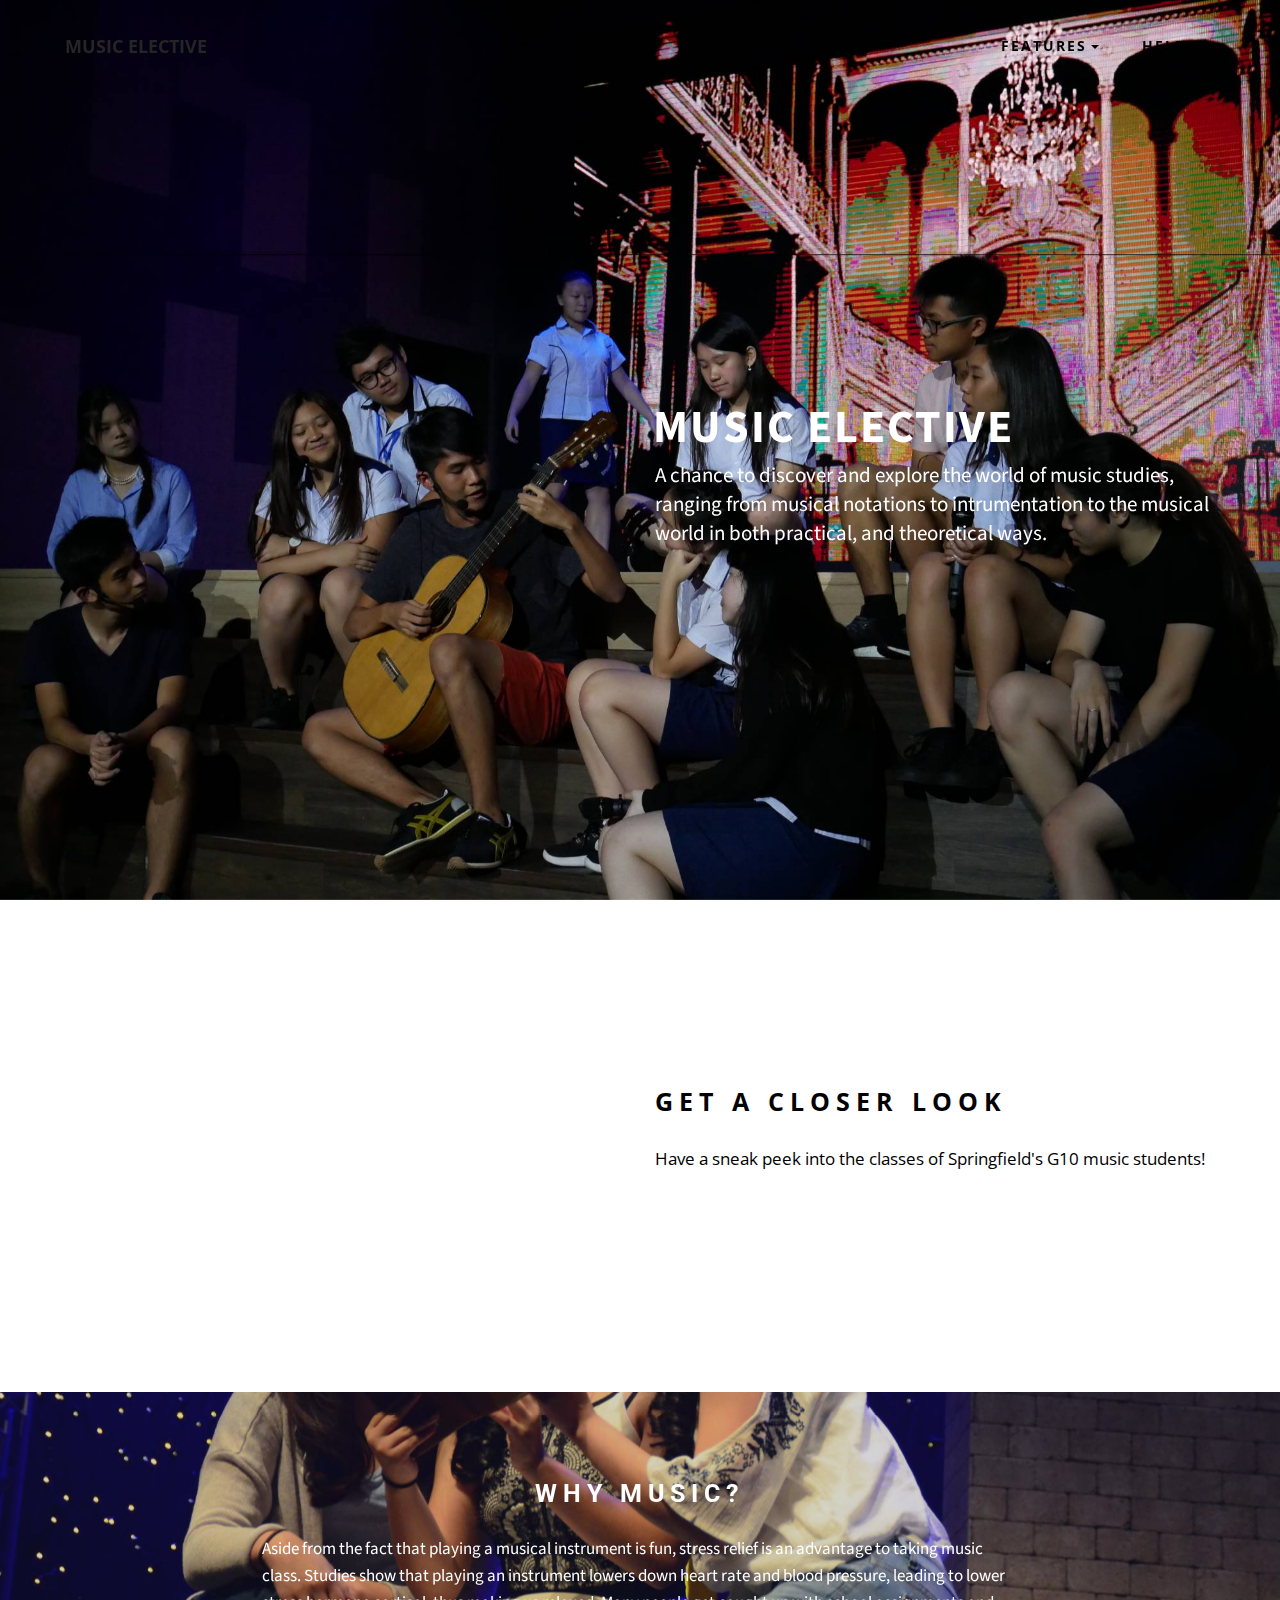
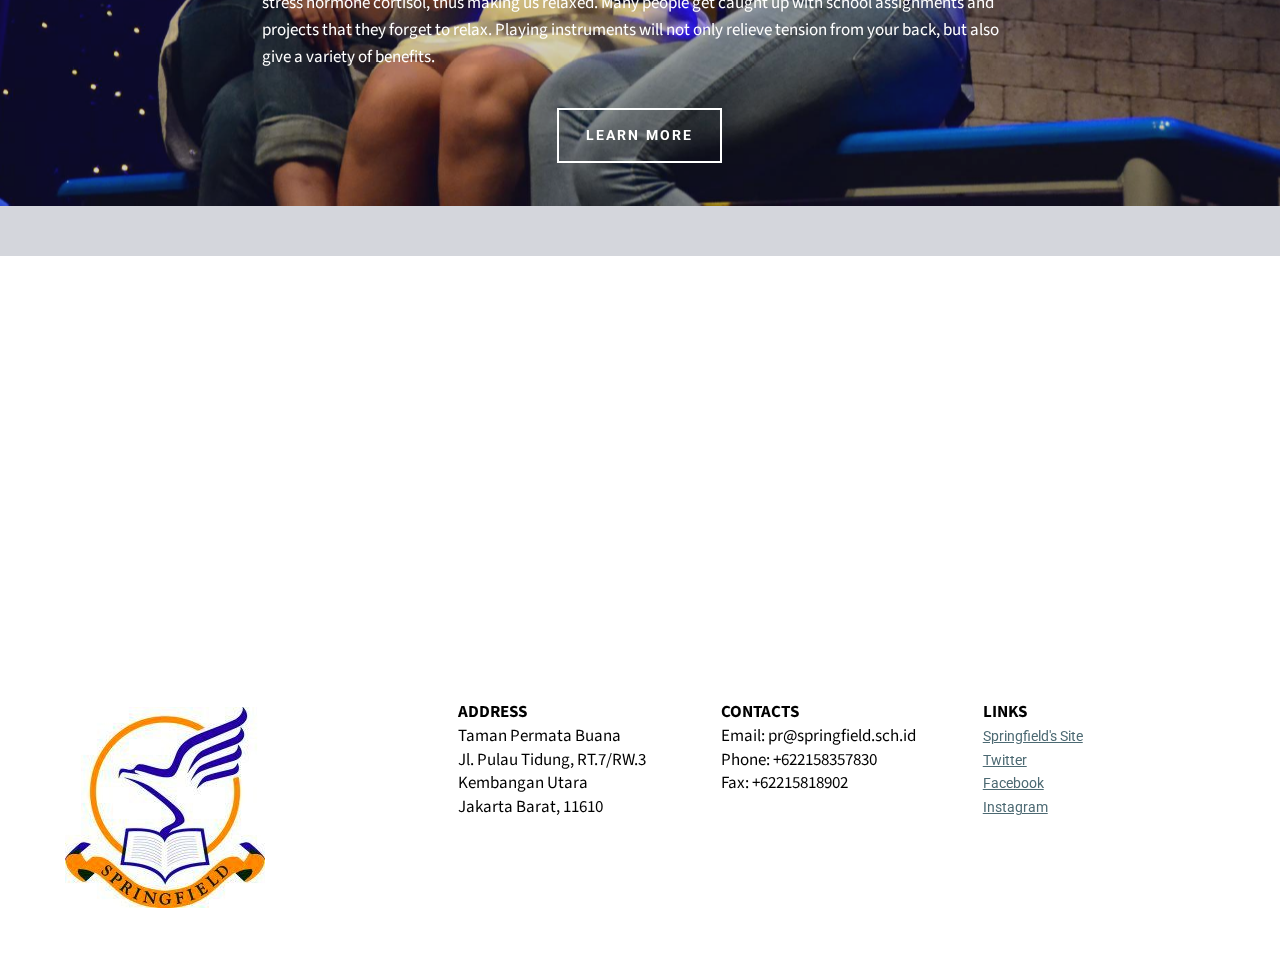
==== commit d673d2fc: "create github pages" ====
--- a/index.html
+++ b/index.html
@@ -20,7 +20,7 @@
   
 </head>
 <body>
-  <section id="dropdown-menu-3" data-rv-view="692">
+  <section id="dropdown-menu-3" data-rv-view="0">
 
     <nav class="navbar navbar-dropdown transparent navbar-fixed-top bg-color">
 
@@ -43,8 +43,8 @@
 
 </section>
 
-<section class="engine"><a href="https://mobirise.ws/l">html site builder</a></section><section class="mbr-box mbr-section mbr-section--relative mbr-section--fixed-size mbr-section--full-height mbr-section--bg-adapted mbr-parallax-background mbr-after-navbar" id="header4-5" data-rv-view="694" style="background-image: url(assets/images/p1000427-1999x1501.jpg);">
-    <div class="mbr-box__magnet mbr-box__magnet--sm-padding mbr-box__magnet--center-left">
+<section class="engine"><a href="https://mobirise.ws/b">best web site creator</a></section><section class="mbr-box mbr-section mbr-section--relative mbr-section--fixed-size mbr-section--full-height mbr-section--bg-adapted mbr-parallax-background" id="header4-5" data-rv-view="7" style="background-image: url(assets/images/p1000427-1999x1501.jpg);">
+    <div class="mbr-box__magnet mbr-box__magnet--sm-padding mbr-box__magnet--center-left mbr-after-navbar">
         
         <div class="mbr-box__container mbr-section__container container">
             <div class="mbr-box mbr-box--stretched"><div class="mbr-box__magnet mbr-box__magnet--center-left">
@@ -61,13 +61,13 @@
     </div>
 </section>
 
-<section class="mbr-section mbr-section--relative" id="msg-box5-2" data-rv-view="697" style="background-color: rgb(255, 255, 255);">
+<section class="mbr-section mbr-section--relative" id="msg-box5-2" data-rv-view="2" style="background-color: rgb(255, 255, 255);">
     
     <div class="mbr-section__container mbr-section__container--isolated container" style="padding-top: 93px; padding-bottom: 93px;">
         <div class="row">
             <div class="mbr-box mbr-box--fixed mbr-box--adapted">
                 <div class="mbr-box__magnet mbr-box__magnet--top-right mbr-section__left col-sm-6 image-size" style="width: 50%;">
-                    <figure class="mbr-figure mbr-figure--adapted mbr-figure--caption-inside-bottom mbr-figure--full-width"><iframe class="mbr-embedded-video" src="https://www.youtube.com/embed/sOSTC6FM6Bw?rel=0&amp;amp;showinfo=0&amp;autoplay=0&amp;loop=0" width="1280" height="720" frameborder="0" allowfullscreen></iframe></figure>
+                    <figure class="mbr-figure mbr-figure--adapted mbr-figure--caption-inside-bottom mbr-figure--full-width"><iframe class="mbr-embedded-video" src="https://www.youtube.com/embed/_uzcgVlbCSw?rel=0&amp;amp;showinfo=0&amp;autoplay=0&amp;loop=0" width="1280" height="720" frameborder="0" allowfullscreen></iframe></figure>
                 </div>
                 <div class="mbr-box__magnet mbr-class-mbr-box__magnet--center-left col-sm-6 content-size mbr-section__right">
                     <div class="mbr-section__container mbr-section__container--middle">
@@ -87,7 +87,7 @@
     </div>
 </section>
 
-<section class="mbr-section mbr-section--relative mbr-section--fixed-size mbr-parallax-background" id="content5-6" data-rv-view="700" style="background-image: url(assets/images/dsc-9801-2000x1324.jpg);">
+<section class="mbr-section mbr-section--relative mbr-section--fixed-size mbr-parallax-background" id="content5-6" data-rv-view="10" style="background-image: url(assets/images/dsc-9801-2000x1324.jpg);">
     <div class="mbr-overlay" style="opacity: 0.2; background-color: rgb(40, 50, 78);"></div>
     <div class="mbr-section__container container mbr-section__container--first" style="padding-top: 93px;">
         <div class="mbr-header mbr-header--wysiwyg row">
@@ -111,11 +111,11 @@
     </div>
 </section>
 
-<figure class="mbr-figure mbr-figure--wysiwyg mbr-figure--full-width mbr-figure--caption-outside-bottom" id="map1-7" data-rv-view="703">
+<figure class="mbr-figure mbr-figure--wysiwyg mbr-figure--full-width mbr-figure--caption-outside-bottom" id="map1-7" data-rv-view="13">
     <div class="mbr-figure__map"><iframe frameborder="0" style="border:0" src="https://www.google.com/maps/embed/v1/place?key=AIzaSyA0Dx_boXQiwvdz8sJHoYeZNVTdoWONYkU&amp;q=place_id:ChIJQQ_Zy5f3aS4RY_9ETp7VRW4" allowfullscreen=""></iframe></div>
 </figure>
 
-<section class="mbr-section mbr-section--relative mbr-section--fixed-size" id="contacts1-8" data-rv-view="705" style="background-color: rgb(255, 255, 255);">
+<section class="mbr-section mbr-section--relative mbr-section--fixed-size" id="contacts1-8" data-rv-view="5" style="background-color: rgb(255, 255, 255);">
     
     <div class="mbr-section__container container">
         <div class="mbr-contacts mbr-contacts--wysiwyg row" style="padding-top: 45px; padding-bottom: 45px;">
--- a/assets/mobirise/css/mbr-additional.css
+++ b/assets/mobirise/css/mbr-additional.css
@@ -233,6 +233,30 @@
 #msg-box4-10 .mbr-article P {
   color: #000000;
 }
+#msg-box4-1m .mbr-header__text {
+  color: #ffffff;
+}
+#msg-box4-1m .mbr-header__subtext {
+  color: #ffffff;
+}
+#msg-box4-1m .mbr-article {
+  color: #ffffff;
+}
+#msg-box4-1m .mbr-article P {
+  color: #000000;
+}
+#msg-box4-1n .mbr-header__text {
+  color: #ffffff;
+}
+#msg-box4-1n .mbr-header__subtext {
+  color: #ffffff;
+}
+#msg-box4-1n .mbr-article {
+  color: #ffffff;
+}
+#msg-box4-1n .mbr-article P {
+  color: #000000;
+}
 #contacts1-l STRONG {
   color: #000000;
 }
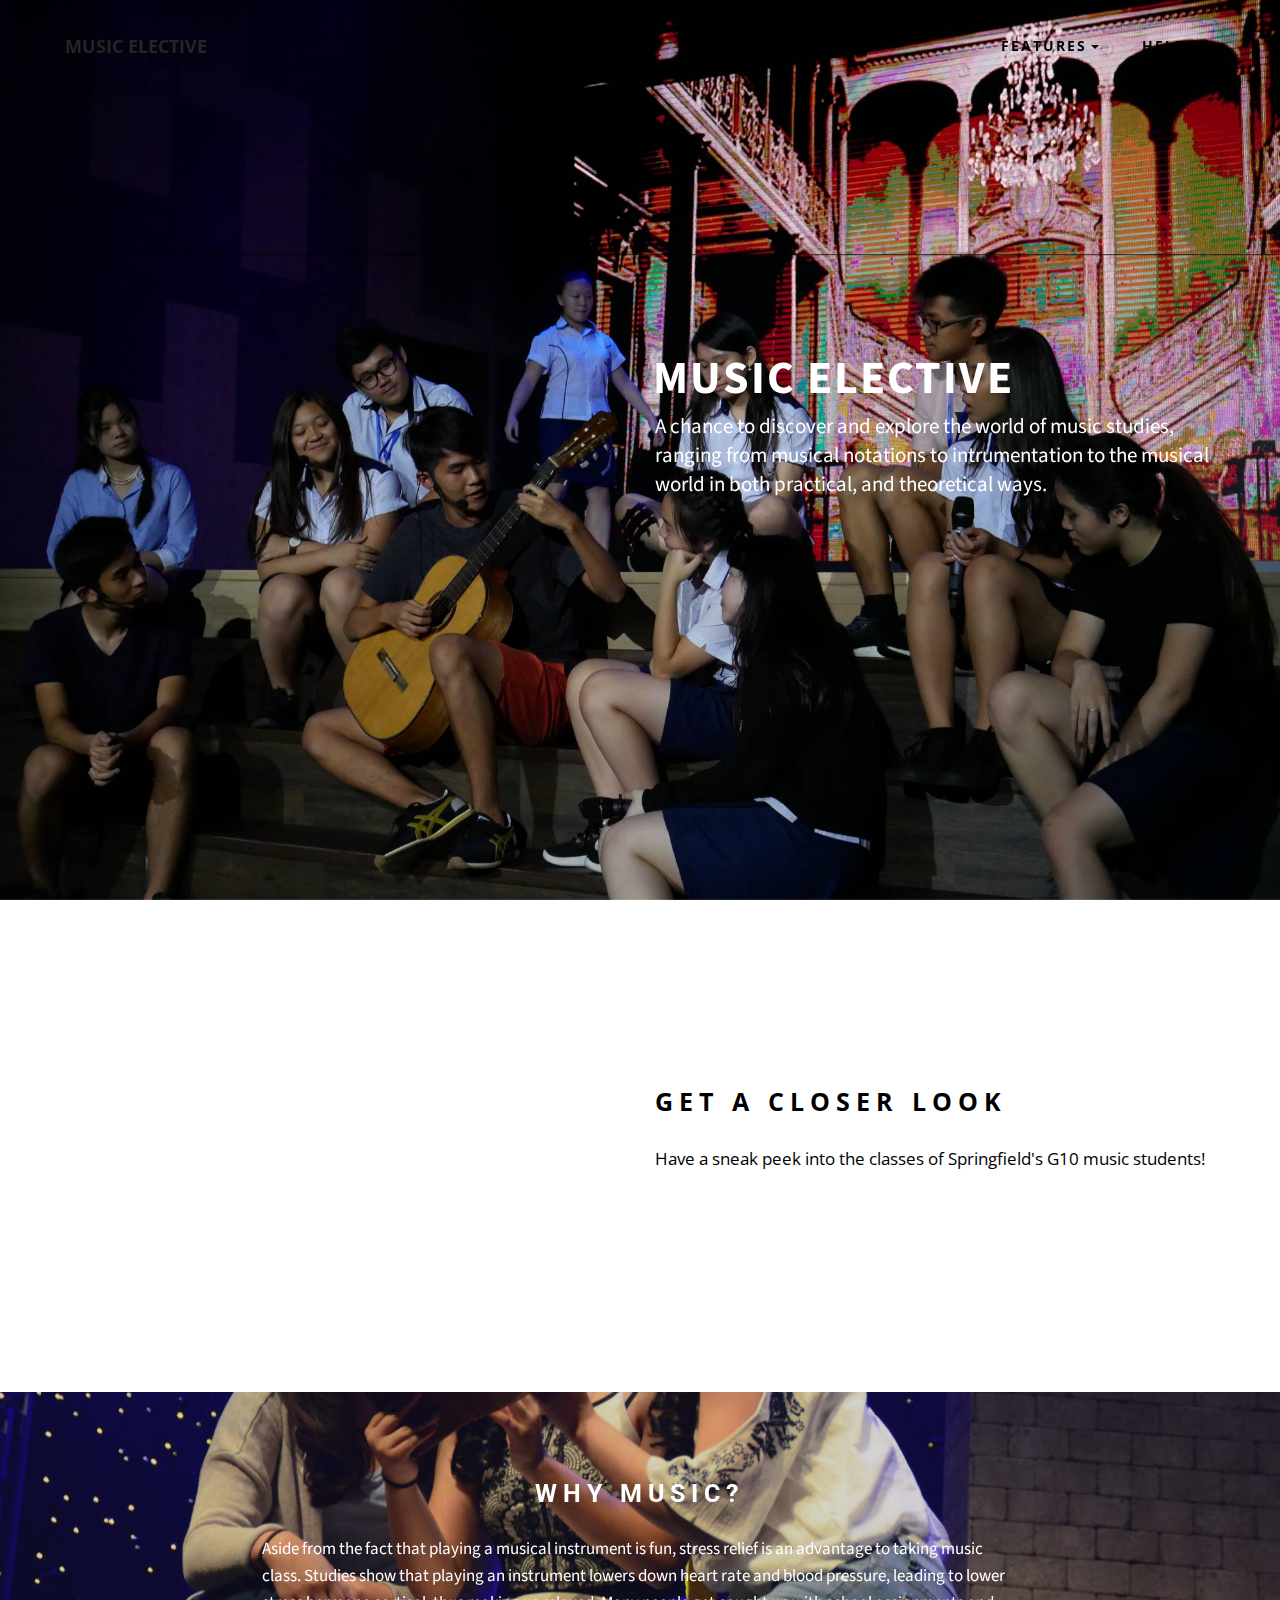
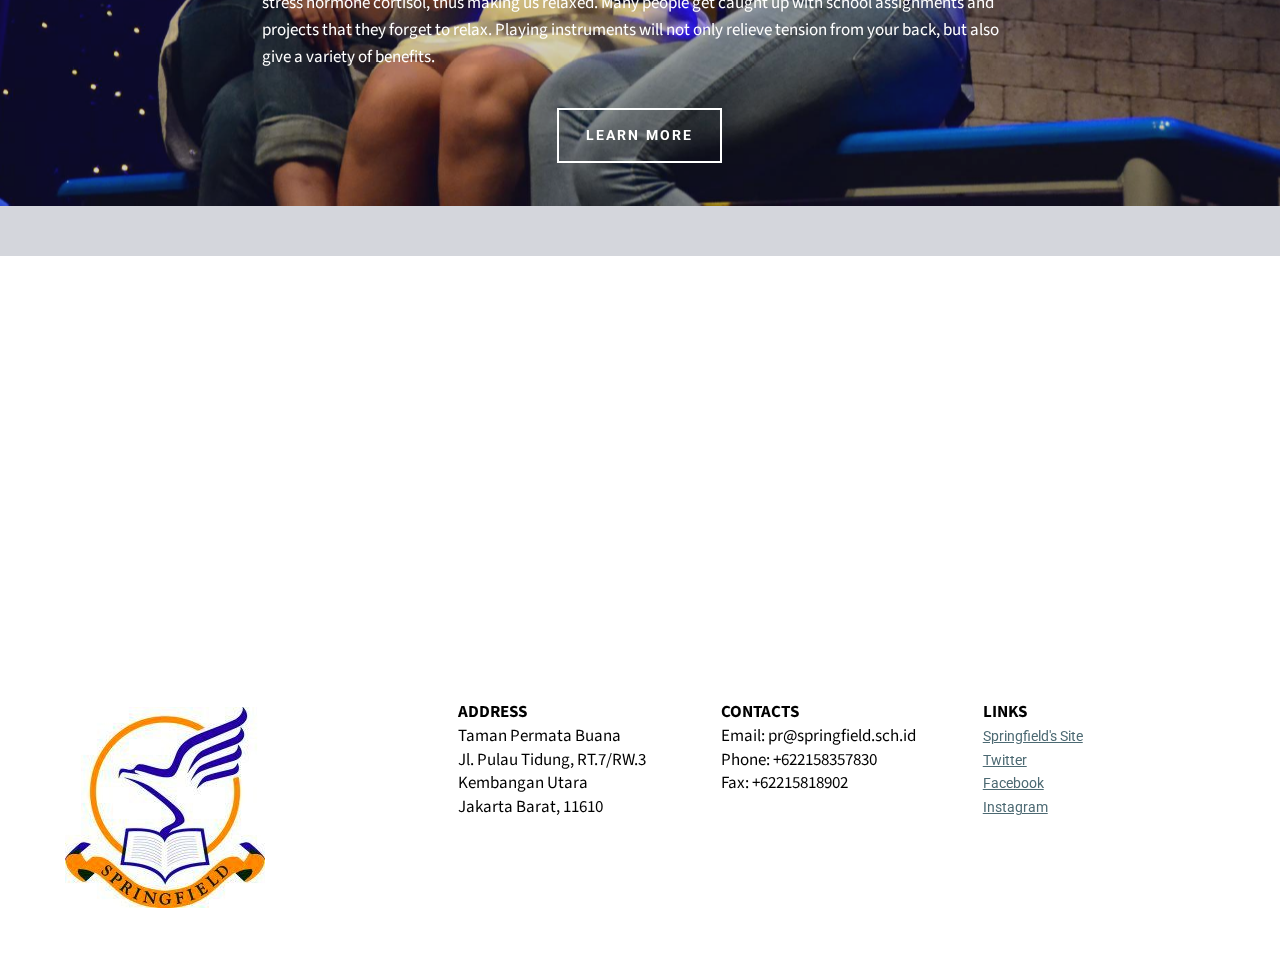
==== commit e13e90a9: "create github pages" ====
--- a/index.html
+++ b/index.html
@@ -43,8 +43,8 @@
 
 </section>
 
-<section class="engine"><a href="https://mobirise.ws/b">best web site creator</a></section><section class="mbr-box mbr-section mbr-section--relative mbr-section--fixed-size mbr-section--full-height mbr-section--bg-adapted mbr-parallax-background" id="header4-5" data-rv-view="7" style="background-image: url(assets/images/p1000427-1999x1501.jpg);">
-    <div class="mbr-box__magnet mbr-box__magnet--sm-padding mbr-box__magnet--center-left mbr-after-navbar">
+<section class="engine"><a href="https://mobirise.ws/p">open source website creator</a></section><section class="mbr-box mbr-section mbr-section--relative mbr-section--fixed-size mbr-section--full-height mbr-section--bg-adapted mbr-parallax-background mbr-after-navbar" id="header4-5" data-rv-view="7" style="background-image: url(assets/images/p1000427-1999x1501.jpg);">
+    <div class="mbr-box__magnet mbr-box__magnet--sm-padding mbr-box__magnet--center-left">
         
         <div class="mbr-box__container mbr-section__container container">
             <div class="mbr-box mbr-box--stretched"><div class="mbr-box__magnet mbr-box__magnet--center-left">
@@ -105,7 +105,7 @@
     <div class="mbr-section__container container mbr-section__container--last" style="padding-bottom: 93px;">
         <div class="row">
             <div class="col-sm-8 col-sm-offset-2">
-                <div class="mbr-buttons mbr-buttons--center btn-inverse"><a class="mbr-buttons__btn btn btn-lg btn-default" href="https://mobirise.com">LEARN MORE</a></div>
+                <div class="mbr-buttons mbr-buttons--center btn-inverse"><a class="mbr-buttons__btn btn btn-lg btn-default" href="page5.html">LEARN MORE</a></div>
             </div>
         </div>
     </div>
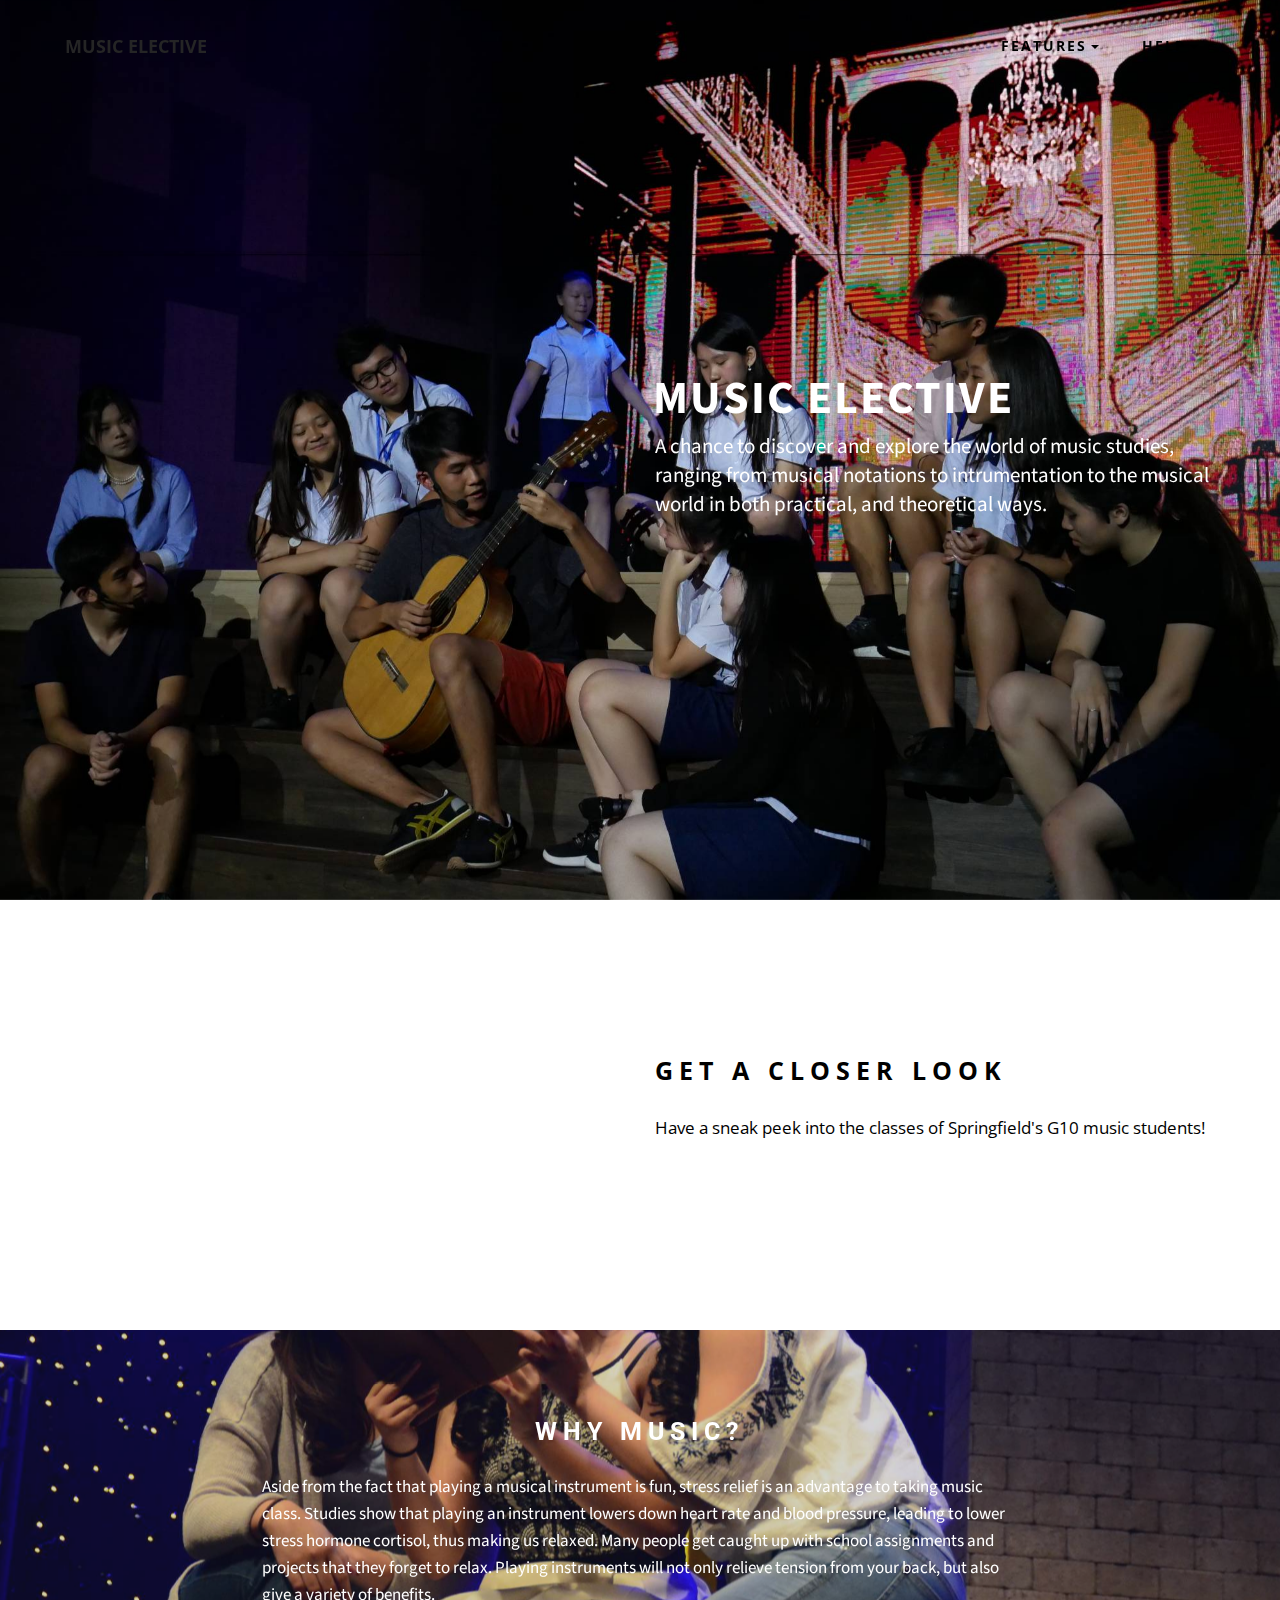
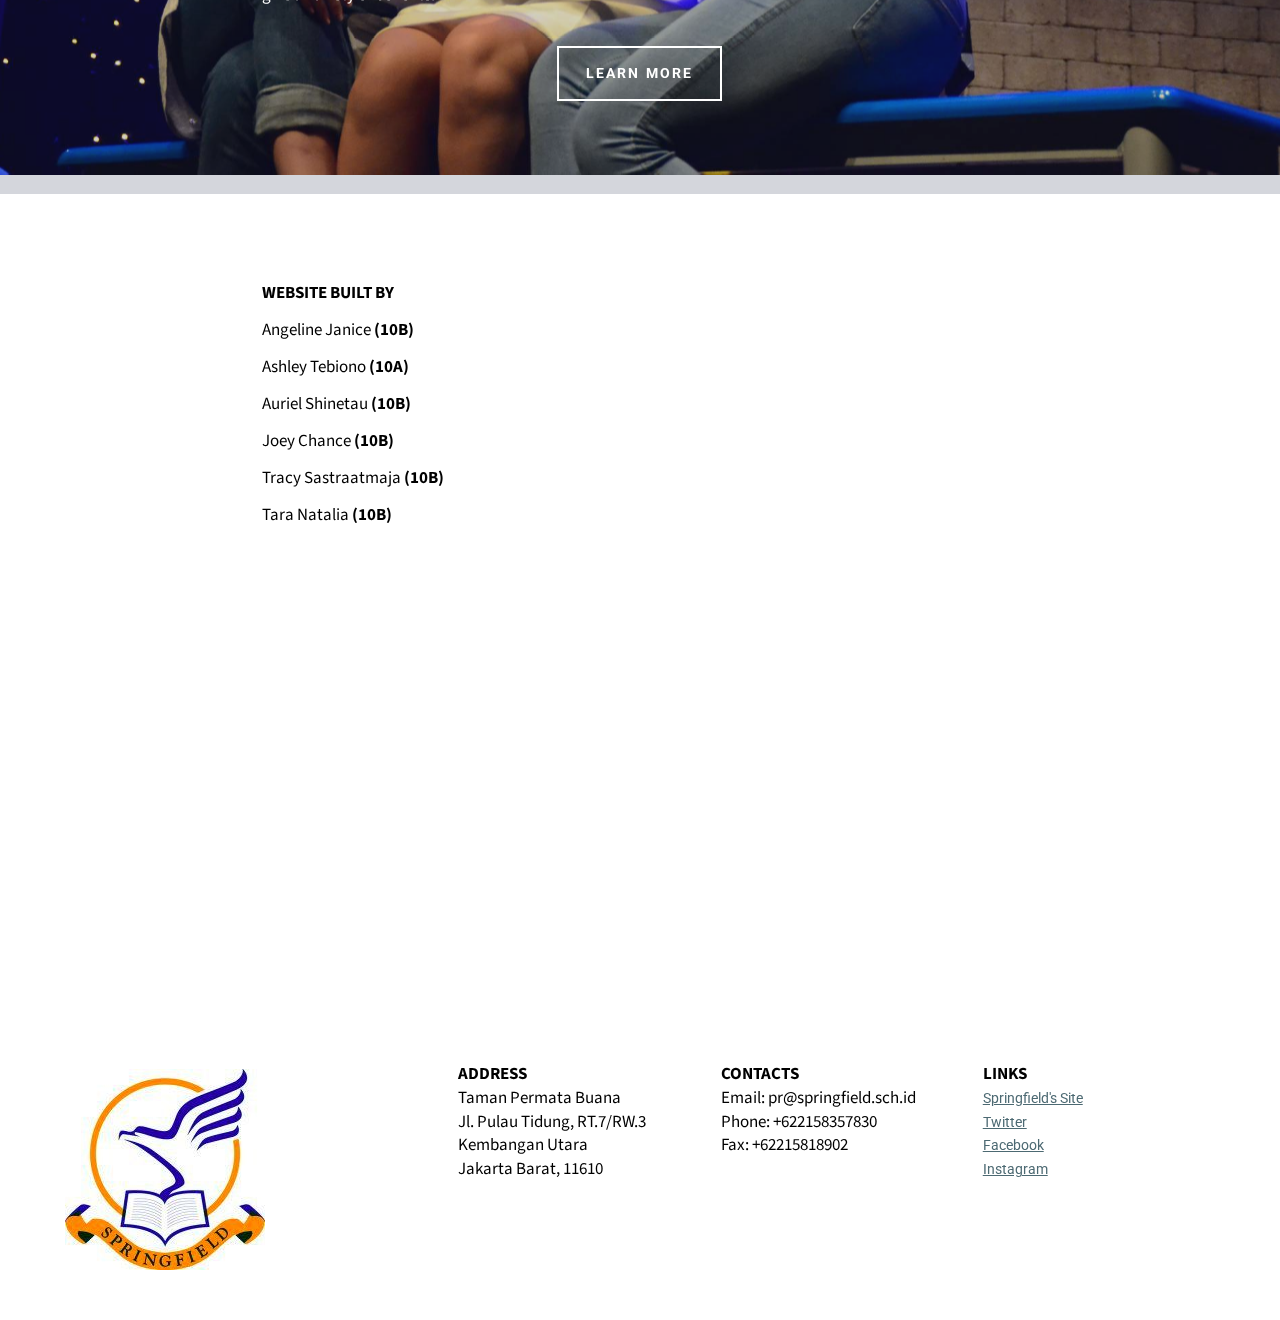
==== commit 35a8954a: "create github pages" ====
--- a/index.html
+++ b/index.html
@@ -35,7 +35,7 @@
                 <div class="hamburger-icon"></div>
             </button>
 
-            <ul class="nav-dropdown collapse pull-xs-right navbar-toggleable-sm nav navbar-nav" id="exCollapsingNavbar"><li class="nav-item dropdown"><a class="nav-link link dropdown-toggle" data-toggle="dropdown-submenu" href="https://mobirise.com/" aria-expanded="false">FEATURES</a><div class="dropdown-menu"><a class="dropdown-item" href="page2.html">About the Program</a><a class="dropdown-item" href="page1.html">About the Teacher</a><div class="dropdown"><a class="dropdown-item dropdown-toggle" data-toggle="dropdown-submenu" href="https://mobirise.com/" aria-expanded="false">Musicals</a><div class="dropdown-menu dropdown-submenu"><a class="dropdown-item" href="page3.html">Mamma Mia!</a><a class="dropdown-item" href="page4.html">Sound of Music</a></div></div><a class="dropdown-item" href="https://mobirise.com/"></a><a class="dropdown-item" href="page5.html" aria-expanded="false">Why Music?</a></div></li><li class="nav-item dropdown open"><a class="nav-link link dropdown-toggle" data-toggle="dropdown-submenu" href="https://mobirise.com/" aria-expanded="true">HELP</a><div class="dropdown-menu"><a class="dropdown-item" href="http://forums.mobirise.com/">Forum (Opinions)</a><a class="dropdown-item" href="page6.html">Contact us</a></div></li></ul>
+            <ul class="nav-dropdown collapse pull-xs-right navbar-toggleable-sm nav navbar-nav" id="exCollapsingNavbar"><li class="nav-item dropdown open"><a class="nav-link link dropdown-toggle" data-toggle="dropdown-submenu" href="https://mobirise.com/" aria-expanded="true">FEATURES</a><div class="dropdown-menu"><a class="dropdown-item" href="page2.html">About the Program</a><a class="dropdown-item" href="page1.html">About the Teacher</a><div class="dropdown"><a class="dropdown-item dropdown-toggle" data-toggle="dropdown-submenu" href="https://mobirise.com/" aria-expanded="false">Musicals</a><div class="dropdown-menu dropdown-submenu"><a class="dropdown-item" href="page3.html">Mamma Mia!</a><a class="dropdown-item" href="page4.html">Sound of Music</a></div></div><a class="dropdown-item" href="https://mobirise.com/"></a><a class="dropdown-item" href="page5.html" aria-expanded="false">Why Music?</a></div></li><li class="nav-item dropdown"><a class="nav-link link dropdown-toggle" data-toggle="dropdown-submenu" href="https://mobirise.com/" aria-expanded="false">HELP</a><div class="dropdown-menu"><a class="dropdown-item" href="http://forums.mobirise.com/">Forum (Opinions)</a><a class="dropdown-item" href="page6.html">Contact us</a></div></li></ul>
 
         </div>
 
@@ -43,15 +43,15 @@
 
 </section>
 
-<section class="engine"><a href="https://mobirise.ws/p">open source website creator</a></section><section class="mbr-box mbr-section mbr-section--relative mbr-section--fixed-size mbr-section--full-height mbr-section--bg-adapted mbr-parallax-background mbr-after-navbar" id="header4-5" data-rv-view="7" style="background-image: url(assets/images/p1000427-1999x1501.jpg);">
-    <div class="mbr-box__magnet mbr-box__magnet--sm-padding mbr-box__magnet--center-left">
+<section class="engine"><a href="https://mobirise.ws/b">best web site creator</a></section><section class="mbr-box mbr-section mbr-section--relative mbr-section--fixed-size mbr-section--full-height mbr-section--bg-adapted mbr-parallax-background" id="header4-5" data-rv-view="7" style="background-image: url(assets/images/p1000427-1999x1501.jpg);">
+    <div class="mbr-box__magnet mbr-box__magnet--sm-padding mbr-box__magnet--center-left mbr-after-navbar">
         
         <div class="mbr-box__container mbr-section__container container">
             <div class="mbr-box mbr-box--stretched"><div class="mbr-box__magnet mbr-box__magnet--center-left">
                 <div class="row"><div class=" col-sm-6 col-sm-offset-6">
                     <div class="mbr-hero animated fadeInUp">
                         <h1 class="mbr-hero__text">MUSIC ELECTIVE</h1>
-                        <p class="mbr-hero__subtext">A chance to discover and explore the world of music studies, ranging from musical notations to intrumentation to the musical world in both practical, and theoretical ways.&nbsp;</p>
+                        <p class="mbr-hero__subtext">A chance to discover and explore the world of music studies, ranging from musical notations to intrumentation to the musical world in both practical, and theoretical ways.&nbsp;<br><br><br></p>
                     </div>
                     
                 </div></div>
@@ -63,7 +63,7 @@
 
 <section class="mbr-section mbr-section--relative" id="msg-box5-2" data-rv-view="2" style="background-color: rgb(255, 255, 255);">
     
-    <div class="mbr-section__container mbr-section__container--isolated container" style="padding-top: 93px; padding-bottom: 93px;">
+    <div class="mbr-section__container mbr-section__container--isolated container" style="padding-top: 62px; padding-bottom: 62px;">
         <div class="row">
             <div class="mbr-box mbr-box--fixed mbr-box--adapted">
                 <div class="mbr-box__magnet mbr-box__magnet--top-right mbr-section__left col-sm-6 image-size" style="width: 50%;">
@@ -111,6 +111,14 @@
     </div>
 </section>
 
+<section class="mbr-section" id="content1-1r" data-rv-view="565">
+    <div class="mbr-section__container container mbr-section__container--isolated">
+        <div class="row">
+            <div class="mbr-article mbr-article--wysiwyg col-sm-8 col-sm-offset-2"><p><strong>WEBSITE BUILT BY&nbsp;</strong></p><p>Angeline Janice<strong> (10B)</strong></p><p>Ashley Tebiono <strong>(10A)</strong></p><p>Auriel Shinetau<strong> (10B)</strong></p><p>Joey Chance<strong> (10B)</strong></p><p>Tracy Sastraatmaja<strong> (10B)</strong></p><p>Tara Natalia <strong>(10B)</strong></p></div>
+        </div>
+    </div>
+</section>
+
 <figure class="mbr-figure mbr-figure--wysiwyg mbr-figure--full-width mbr-figure--caption-outside-bottom" id="map1-7" data-rv-view="13">
     <div class="mbr-figure__map"><iframe frameborder="0" style="border:0" src="https://www.google.com/maps/embed/v1/place?key=AIzaSyA0Dx_boXQiwvdz8sJHoYeZNVTdoWONYkU&amp;q=place_id:ChIJQQ_Zy5f3aS4RY_9ETp7VRW4" allowfullscreen=""></iframe></div>
 </figure>
--- a/assets/mobirise/css/mbr-additional.css
+++ b/assets/mobirise/css/mbr-additional.css
@@ -9,6 +9,7 @@
 
 
 
+
 #dropdown-menu-3 .hide-buttons [data-button] {
   display: none !important;
 }
@@ -64,6 +65,10 @@
 #content5-6 .mbr-article P {
   font-family: 'Source Sans Pro', sans-serif;
 }
+#content1-1r P {
+  color: #000000;
+  font-family: 'Source Sans Pro', sans-serif;
+}
 #contacts1-8 STRONG {
   color: #000000;
 }
@@ -134,6 +139,8 @@
 
 
 
+
+
 #dropdown-menu-h .hide-buttons [data-button] {
   display: none !important;
 }
@@ -158,6 +165,21 @@
 #dropdown-menu-h .navbar-toggler {
   color: #000000;
 }
+#msg-box3-1p .mbr-header .mbr-header__text {
+  text-align: center;
+  font-family: 'Source Sans Pro', sans-serif;
+}
+#msg-box3-1p .mbr-header .mbr-header__subtext {
+  text-align: center;
+}
+#msg-box3-1p .mbr-article P {
+  text-align: center;
+  color: #000000;
+  font-family: 'Source Sans Pro', sans-serif;
+}
+#content1-1q P {
+  color: #000000;
+}
 #contacts1-i STRONG {
   color: #000000;
 }
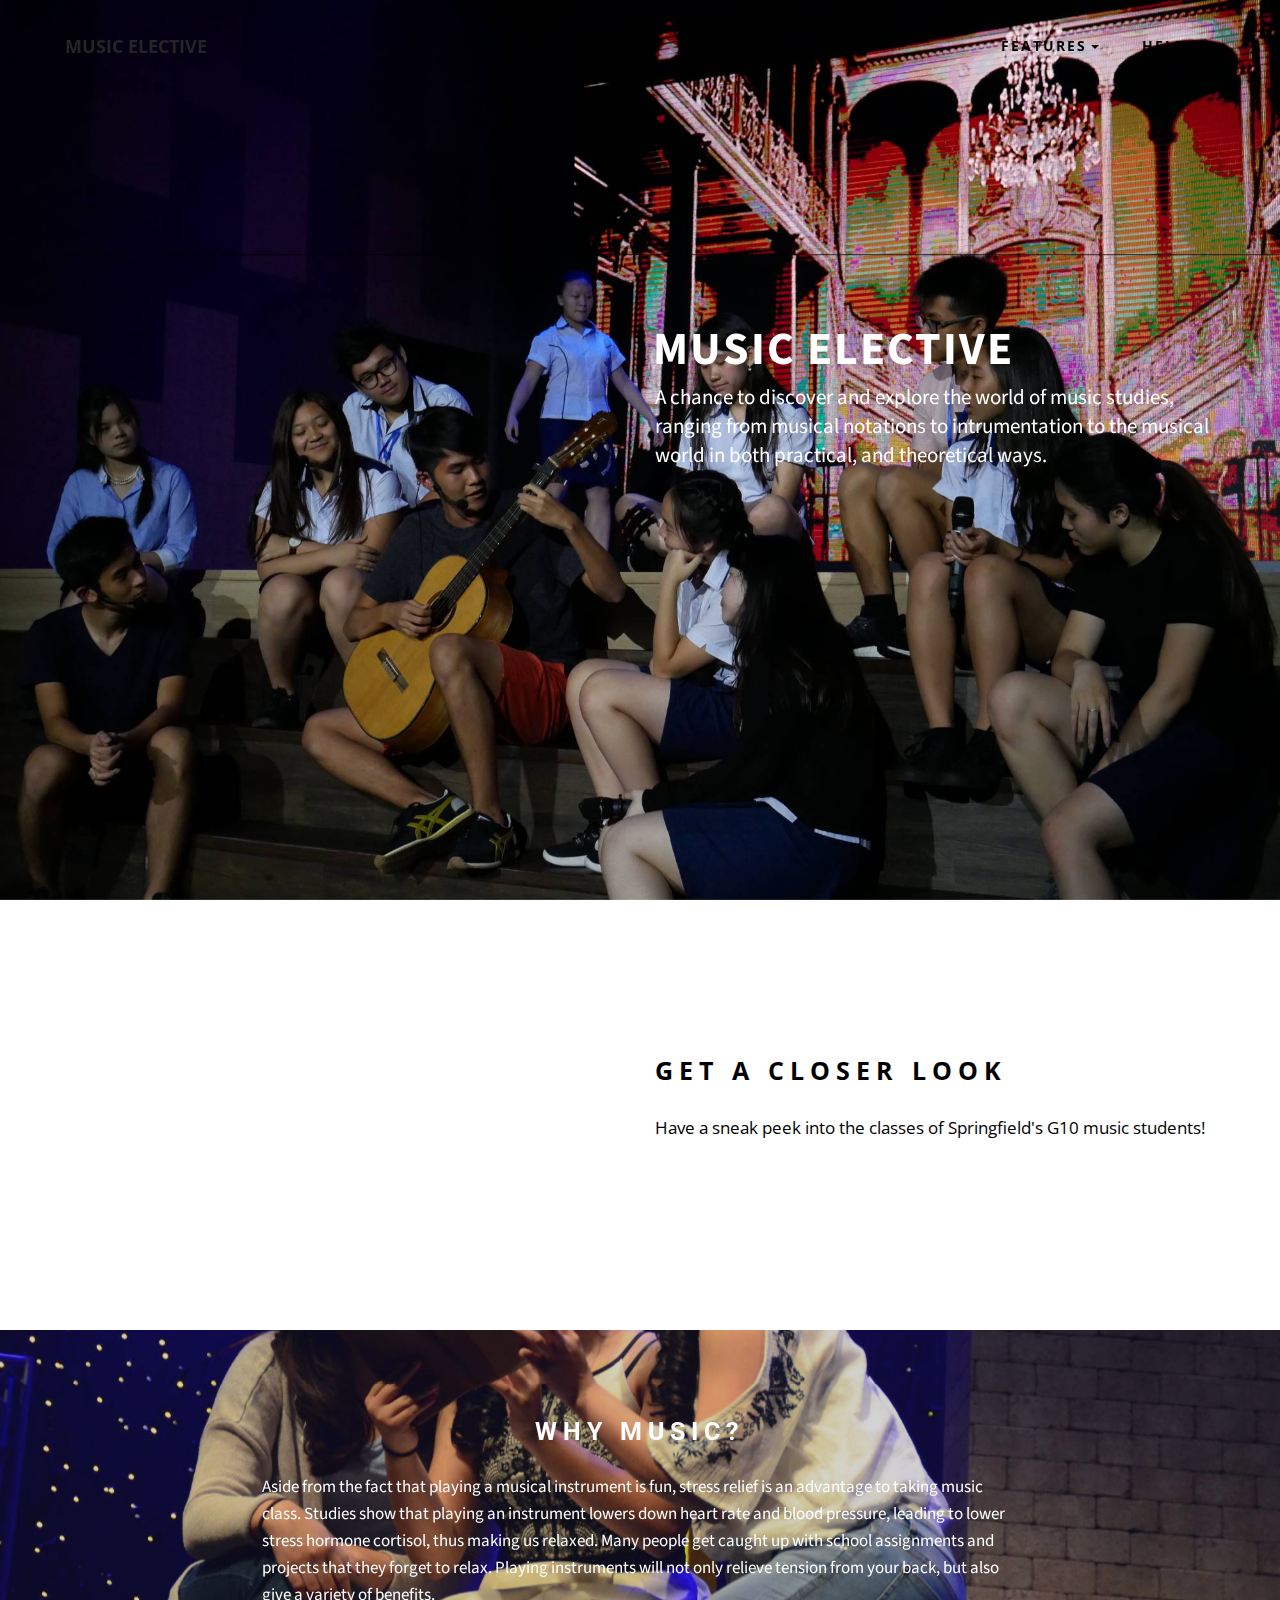
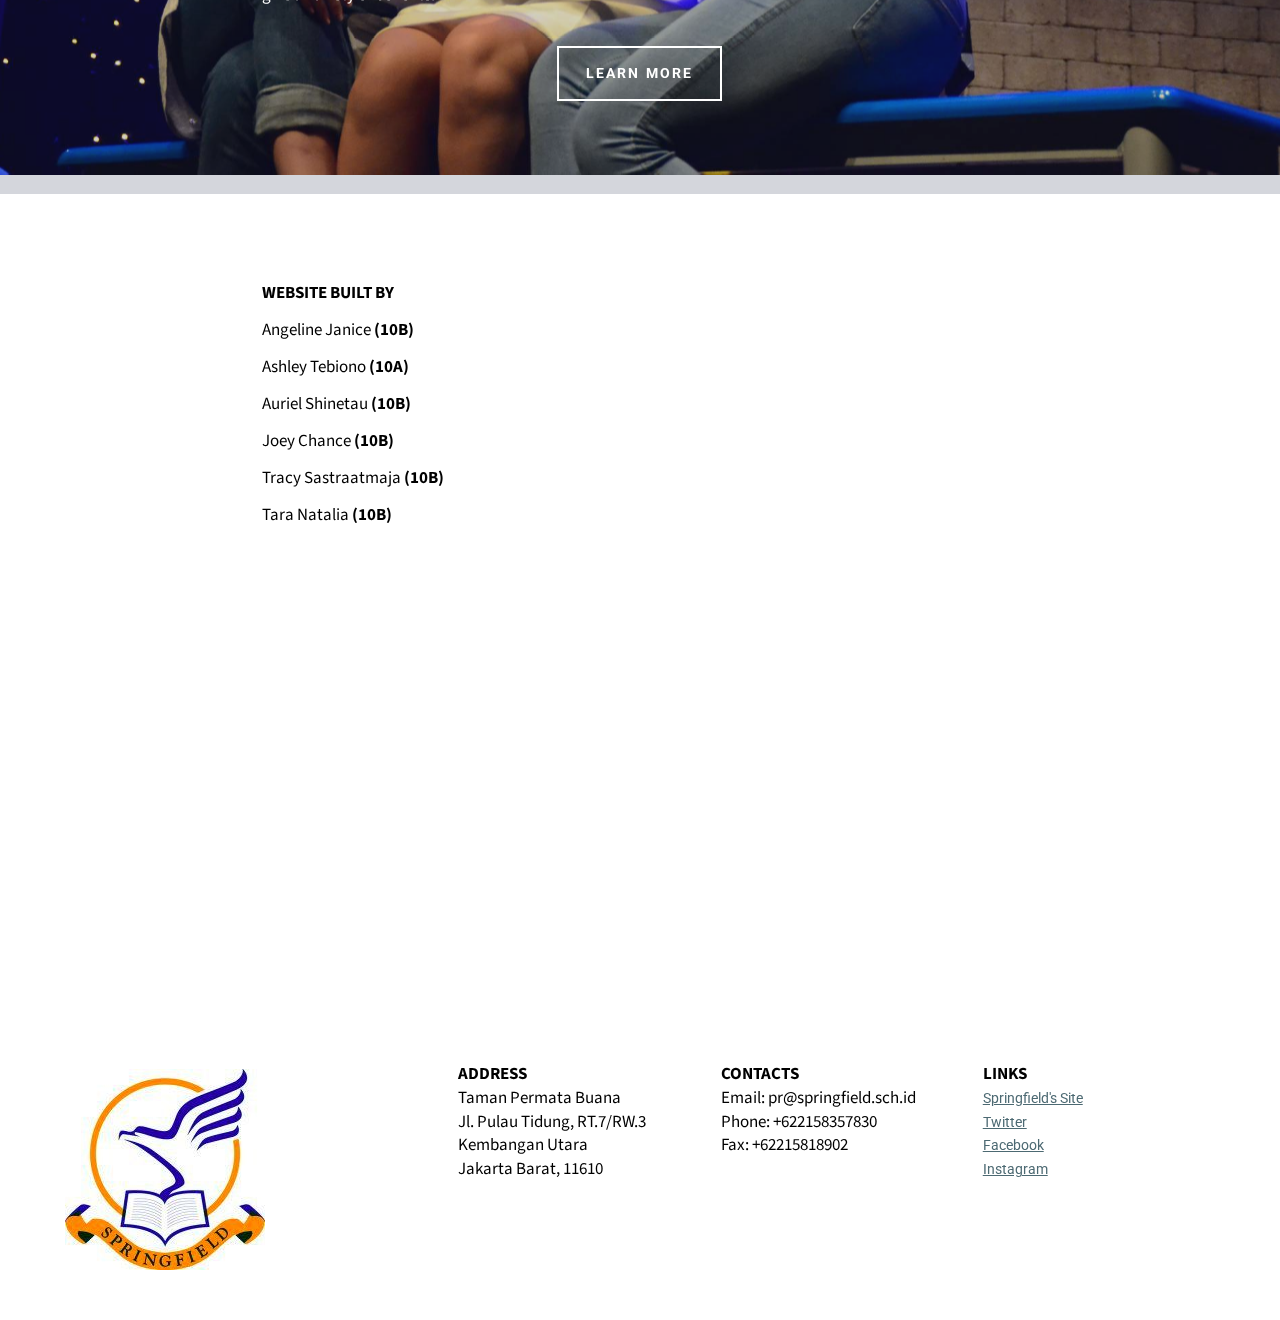
==== commit a9630b87: "create github pages" ====
--- a/index.html
+++ b/index.html
@@ -43,8 +43,8 @@
 
 </section>
 
-<section class="engine"><a href="https://mobirise.ws/b">best web site creator</a></section><section class="mbr-box mbr-section mbr-section--relative mbr-section--fixed-size mbr-section--full-height mbr-section--bg-adapted mbr-parallax-background" id="header4-5" data-rv-view="7" style="background-image: url(assets/images/p1000427-1999x1501.jpg);">
-    <div class="mbr-box__magnet mbr-box__magnet--sm-padding mbr-box__magnet--center-left mbr-after-navbar">
+<section class="engine"><a href="https://mobirise.ws/o">best mobile website builder</a></section><section class="mbr-box mbr-section mbr-section--relative mbr-section--fixed-size mbr-section--full-height mbr-section--bg-adapted mbr-parallax-background mbr-after-navbar" id="header4-5" data-rv-view="7" style="background-image: url(assets/images/p1000427-1999x1501.jpg);">
+    <div class="mbr-box__magnet mbr-box__magnet--sm-padding mbr-box__magnet--center-left">
         
         <div class="mbr-box__container mbr-section__container container">
             <div class="mbr-box mbr-box--stretched"><div class="mbr-box__magnet mbr-box__magnet--center-left">
--- a/assets/mobirise/css/mbr-additional.css
+++ b/assets/mobirise/css/mbr-additional.css
@@ -262,7 +262,7 @@
   color: #ffffff;
 }
 #msg-box4-1m .mbr-article {
-  color: #ffffff;
+  color: #000000;
 }
 #msg-box4-1m .mbr-article P {
   color: #000000;
@@ -274,7 +274,7 @@
   color: #ffffff;
 }
 #msg-box4-1n .mbr-article {
-  color: #ffffff;
+  color: #000000;
 }
 #msg-box4-1n .mbr-article P {
   color: #000000;
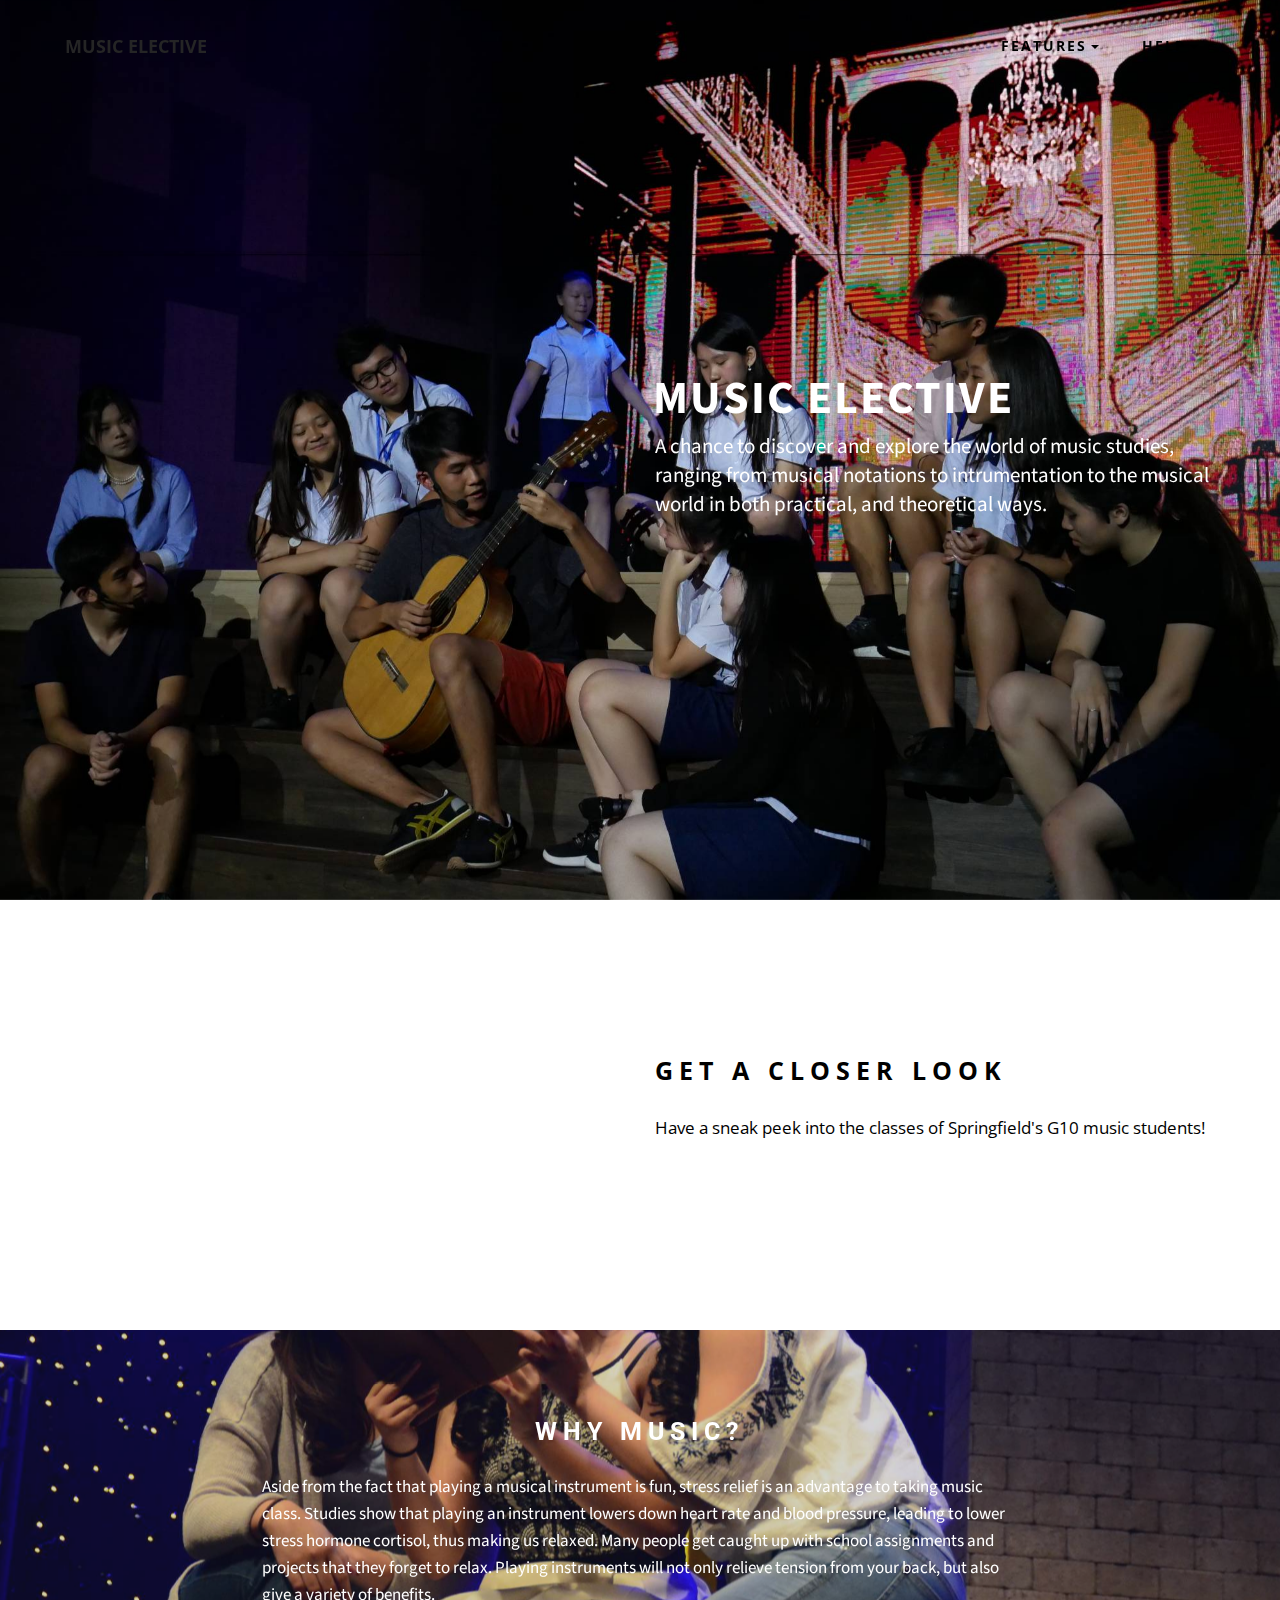
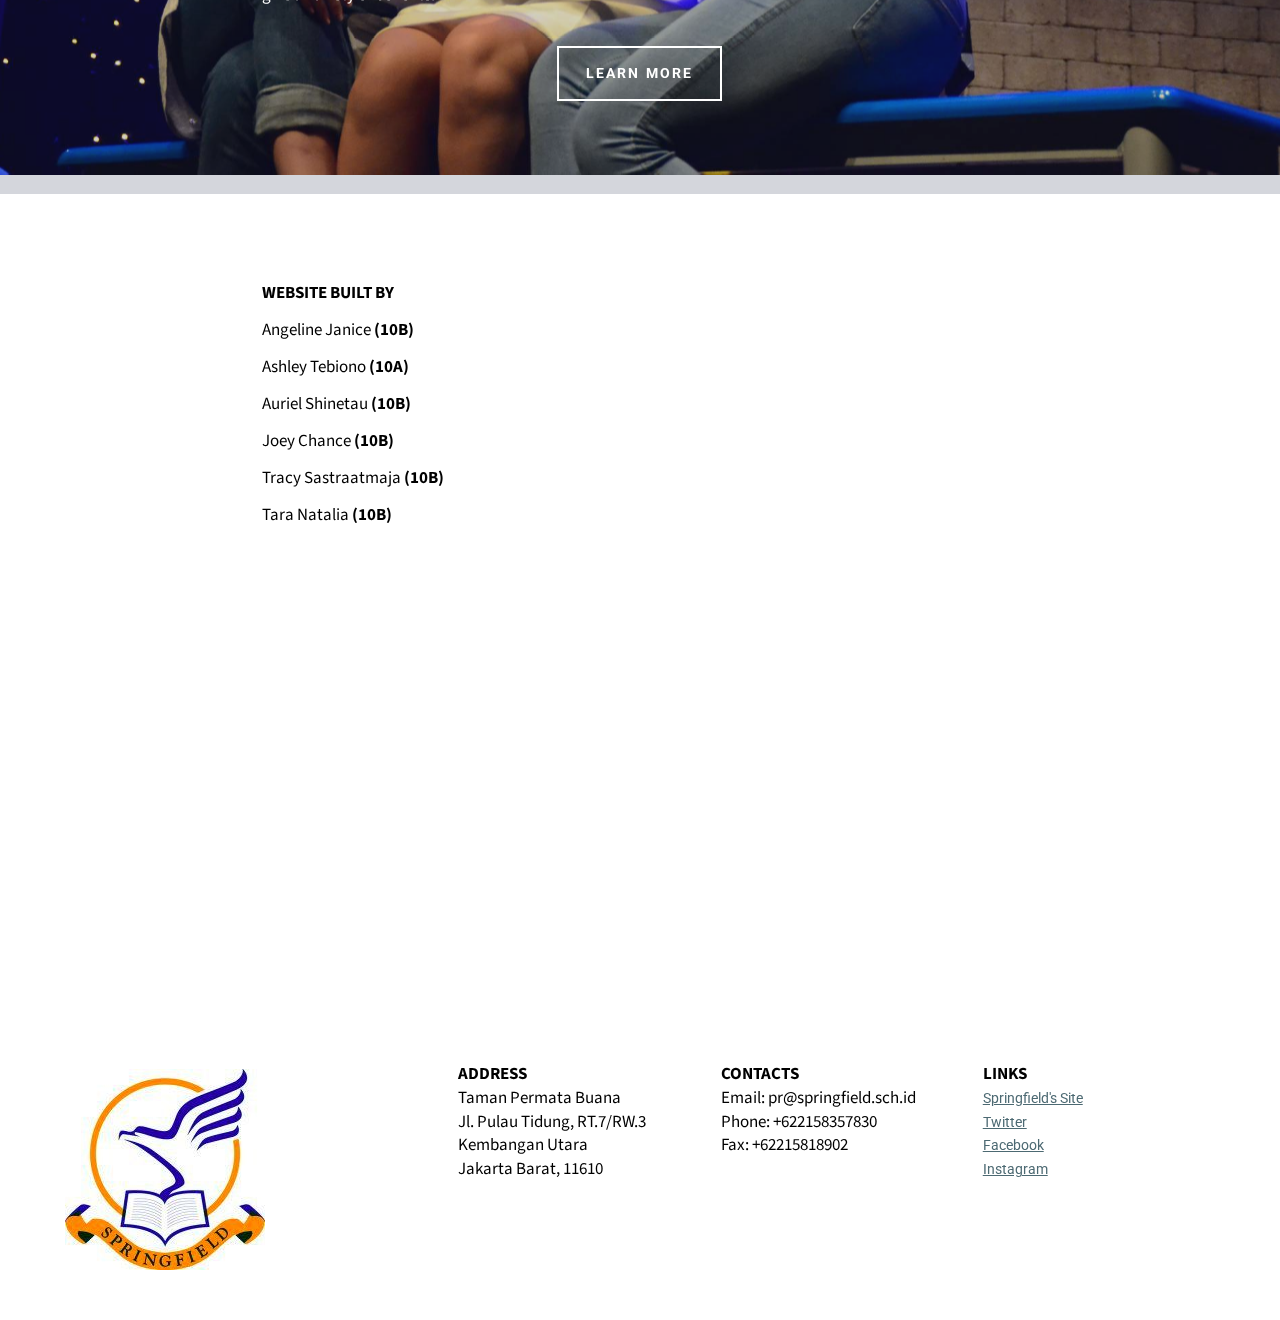
==== commit 033e14e5: "create github pages" ====
--- a/index.html
+++ b/index.html
@@ -35,7 +35,7 @@
                 <div class="hamburger-icon"></div>
             </button>
 
-            <ul class="nav-dropdown collapse pull-xs-right navbar-toggleable-sm nav navbar-nav" id="exCollapsingNavbar"><li class="nav-item dropdown open"><a class="nav-link link dropdown-toggle" data-toggle="dropdown-submenu" href="https://mobirise.com/" aria-expanded="true">FEATURES</a><div class="dropdown-menu"><a class="dropdown-item" href="page2.html">About the Program</a><a class="dropdown-item" href="page1.html">About the Teacher</a><div class="dropdown"><a class="dropdown-item dropdown-toggle" data-toggle="dropdown-submenu" href="https://mobirise.com/" aria-expanded="false">Musicals</a><div class="dropdown-menu dropdown-submenu"><a class="dropdown-item" href="page3.html">Mamma Mia!</a><a class="dropdown-item" href="page4.html">Sound of Music</a></div></div><a class="dropdown-item" href="https://mobirise.com/"></a><a class="dropdown-item" href="page5.html" aria-expanded="false">Why Music?</a></div></li><li class="nav-item dropdown"><a class="nav-link link dropdown-toggle" data-toggle="dropdown-submenu" href="https://mobirise.com/" aria-expanded="false">HELP</a><div class="dropdown-menu"><a class="dropdown-item" href="http://forums.mobirise.com/">Forum (Opinions)</a><a class="dropdown-item" href="page6.html">Contact us</a></div></li></ul>
+            <ul class="nav-dropdown collapse pull-xs-right navbar-toggleable-sm nav navbar-nav" id="exCollapsingNavbar"><li class="nav-item dropdown"><a class="nav-link link dropdown-toggle" data-toggle="dropdown-submenu" href="https://mobirise.com/" aria-expanded="false">FEATURES</a><div class="dropdown-menu"><a class="dropdown-item" href="page2.html">About the Program</a><a class="dropdown-item" href="page1.html">About the Teacher</a><div class="dropdown"><a class="dropdown-item dropdown-toggle" data-toggle="dropdown-submenu" href="https://mobirise.com/" aria-expanded="false">Musicals</a><div class="dropdown-menu dropdown-submenu"><a class="dropdown-item" href="page3.html">Mamma Mia!</a><a class="dropdown-item" href="page4.html">Sound of Music</a></div></div><a class="dropdown-item" href="https://mobirise.com/"></a><a class="dropdown-item" href="page5.html" aria-expanded="false">Why Music?</a></div></li><li class="nav-item dropdown open"><a class="nav-link link dropdown-toggle" data-toggle="dropdown-submenu" href="https://mobirise.com/" aria-expanded="true">HELP</a><div class="dropdown-menu"><a class="dropdown-item" href="page7.html">Forum (Opinions)</a><a class="dropdown-item" href="page6.html">Contact us</a></div></li></ul>
 
         </div>
 
@@ -43,8 +43,8 @@
 
 </section>
 
-<section class="engine"><a href="https://mobirise.ws/o">best mobile website builder</a></section><section class="mbr-box mbr-section mbr-section--relative mbr-section--fixed-size mbr-section--full-height mbr-section--bg-adapted mbr-parallax-background mbr-after-navbar" id="header4-5" data-rv-view="7" style="background-image: url(assets/images/p1000427-1999x1501.jpg);">
-    <div class="mbr-box__magnet mbr-box__magnet--sm-padding mbr-box__magnet--center-left">
+<section class="engine"><a href="https://mobirise.ws">Mobirise</a></section><section class="mbr-box mbr-section mbr-section--relative mbr-section--fixed-size mbr-section--full-height mbr-section--bg-adapted mbr-parallax-background" id="header4-5" data-rv-view="7" style="background-image: url(assets/images/p1000427-1999x1501.jpg);">
+    <div class="mbr-box__magnet mbr-box__magnet--sm-padding mbr-box__magnet--center-left mbr-after-navbar">
         
         <div class="mbr-box__container mbr-section__container container">
             <div class="mbr-box mbr-box--stretched"><div class="mbr-box__magnet mbr-box__magnet--center-left">
@@ -111,7 +111,7 @@
     </div>
 </section>
 
-<section class="mbr-section" id="content1-1r" data-rv-view="565">
+<section class="mbr-section" id="content1-1r" data-rv-view="13">
     <div class="mbr-section__container container mbr-section__container--isolated">
         <div class="row">
             <div class="mbr-article mbr-article--wysiwyg col-sm-8 col-sm-offset-2"><p><strong>WEBSITE BUILT BY&nbsp;</strong></p><p>Angeline Janice<strong> (10B)</strong></p><p>Ashley Tebiono <strong>(10A)</strong></p><p>Auriel Shinetau<strong> (10B)</strong></p><p>Joey Chance<strong> (10B)</strong></p><p>Tracy Sastraatmaja<strong> (10B)</strong></p><p>Tara Natalia <strong>(10B)</strong></p></div>
@@ -119,7 +119,7 @@
     </div>
 </section>
 
-<figure class="mbr-figure mbr-figure--wysiwyg mbr-figure--full-width mbr-figure--caption-outside-bottom" id="map1-7" data-rv-view="13">
+<figure class="mbr-figure mbr-figure--wysiwyg mbr-figure--full-width mbr-figure--caption-outside-bottom" id="map1-7" data-rv-view="14">
     <div class="mbr-figure__map"><iframe frameborder="0" style="border:0" src="https://www.google.com/maps/embed/v1/place?key=AIzaSyA0Dx_boXQiwvdz8sJHoYeZNVTdoWONYkU&amp;q=place_id:ChIJQQ_Zy5f3aS4RY_9ETp7VRW4" allowfullscreen=""></iframe></div>
 </figure>
 
